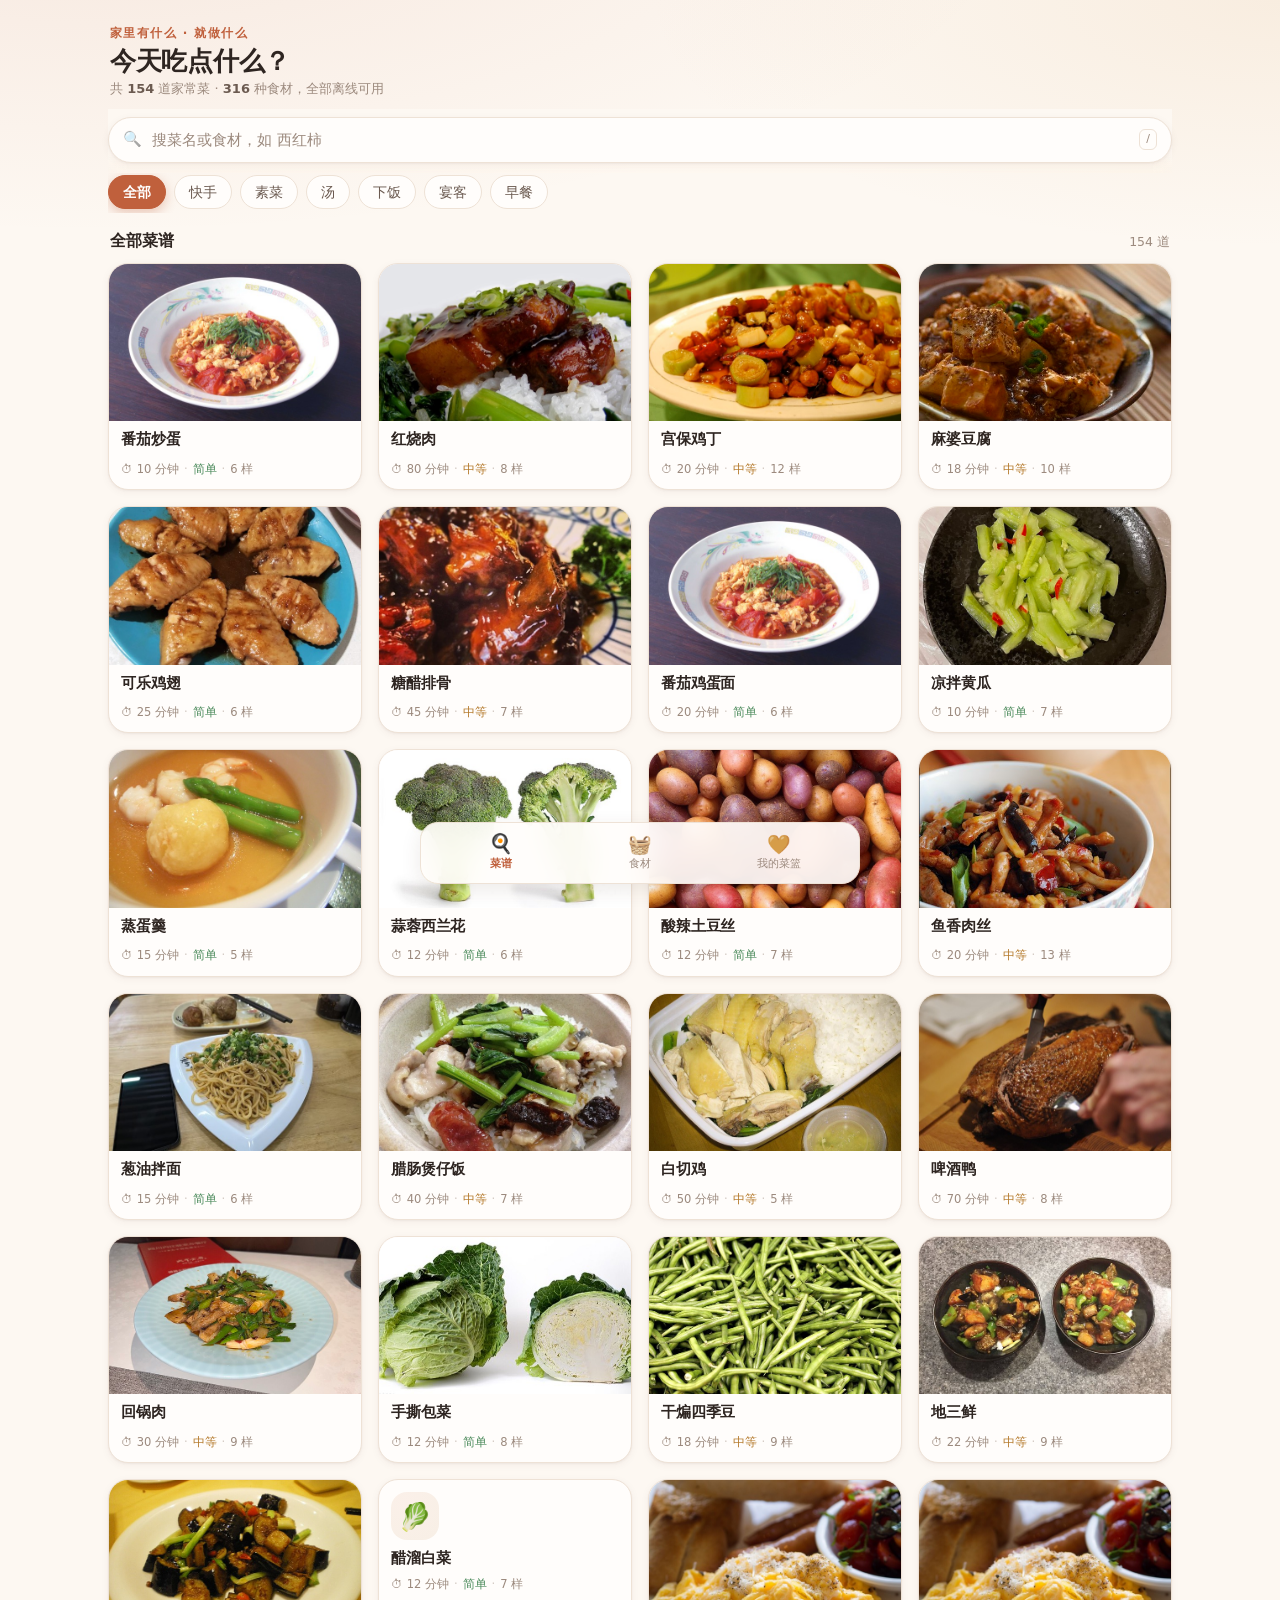
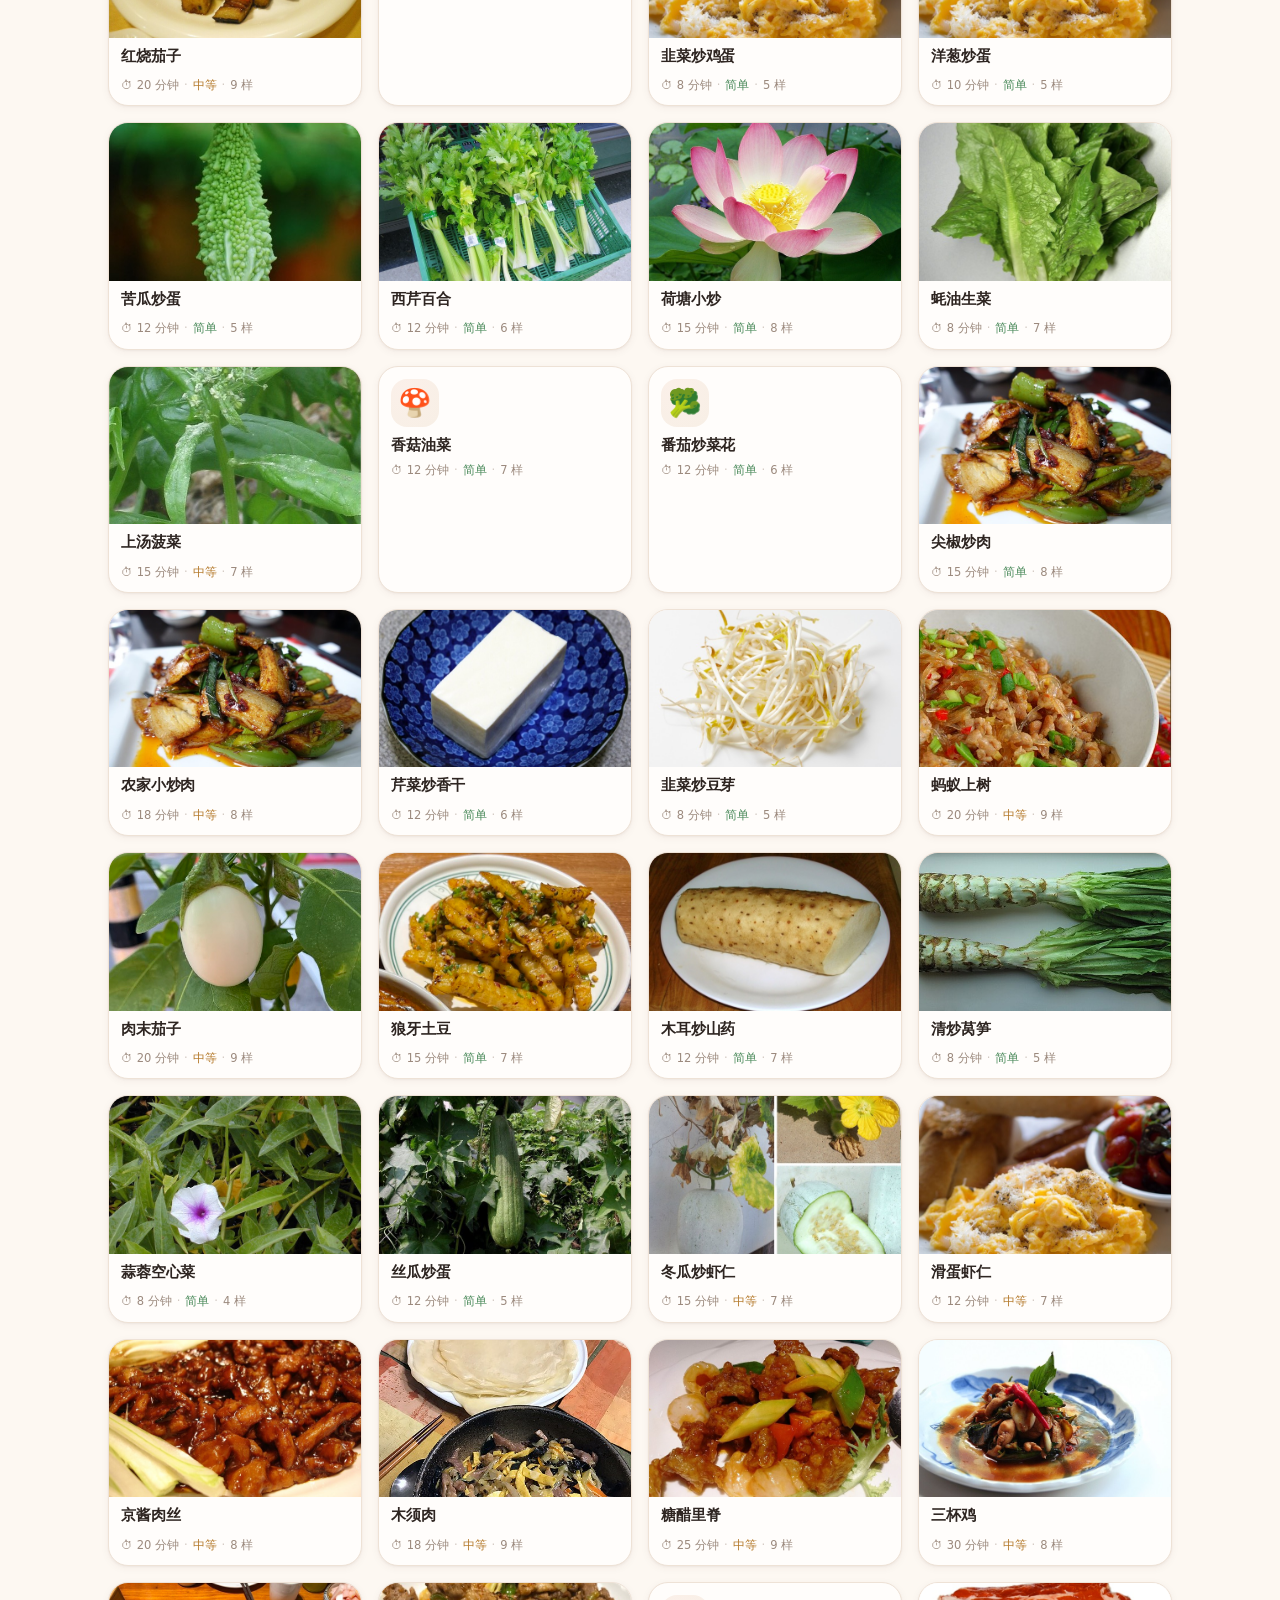
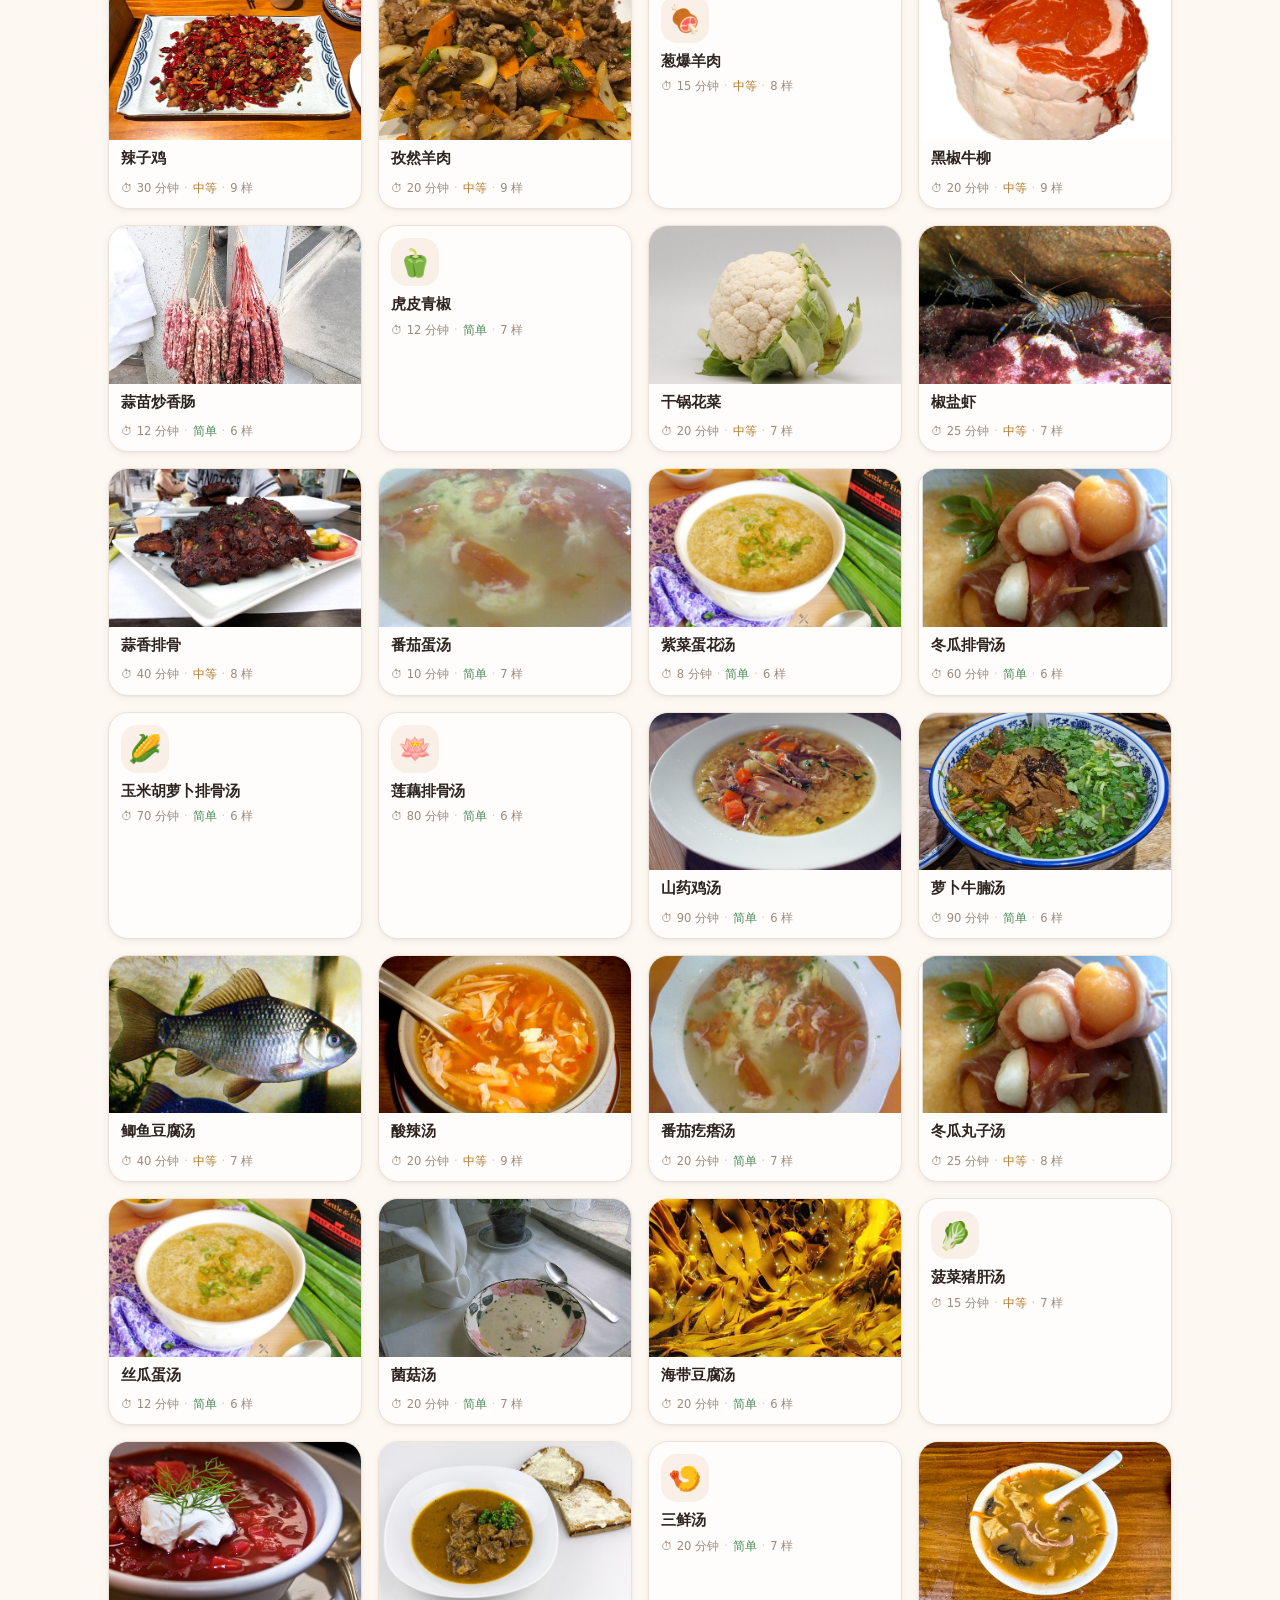
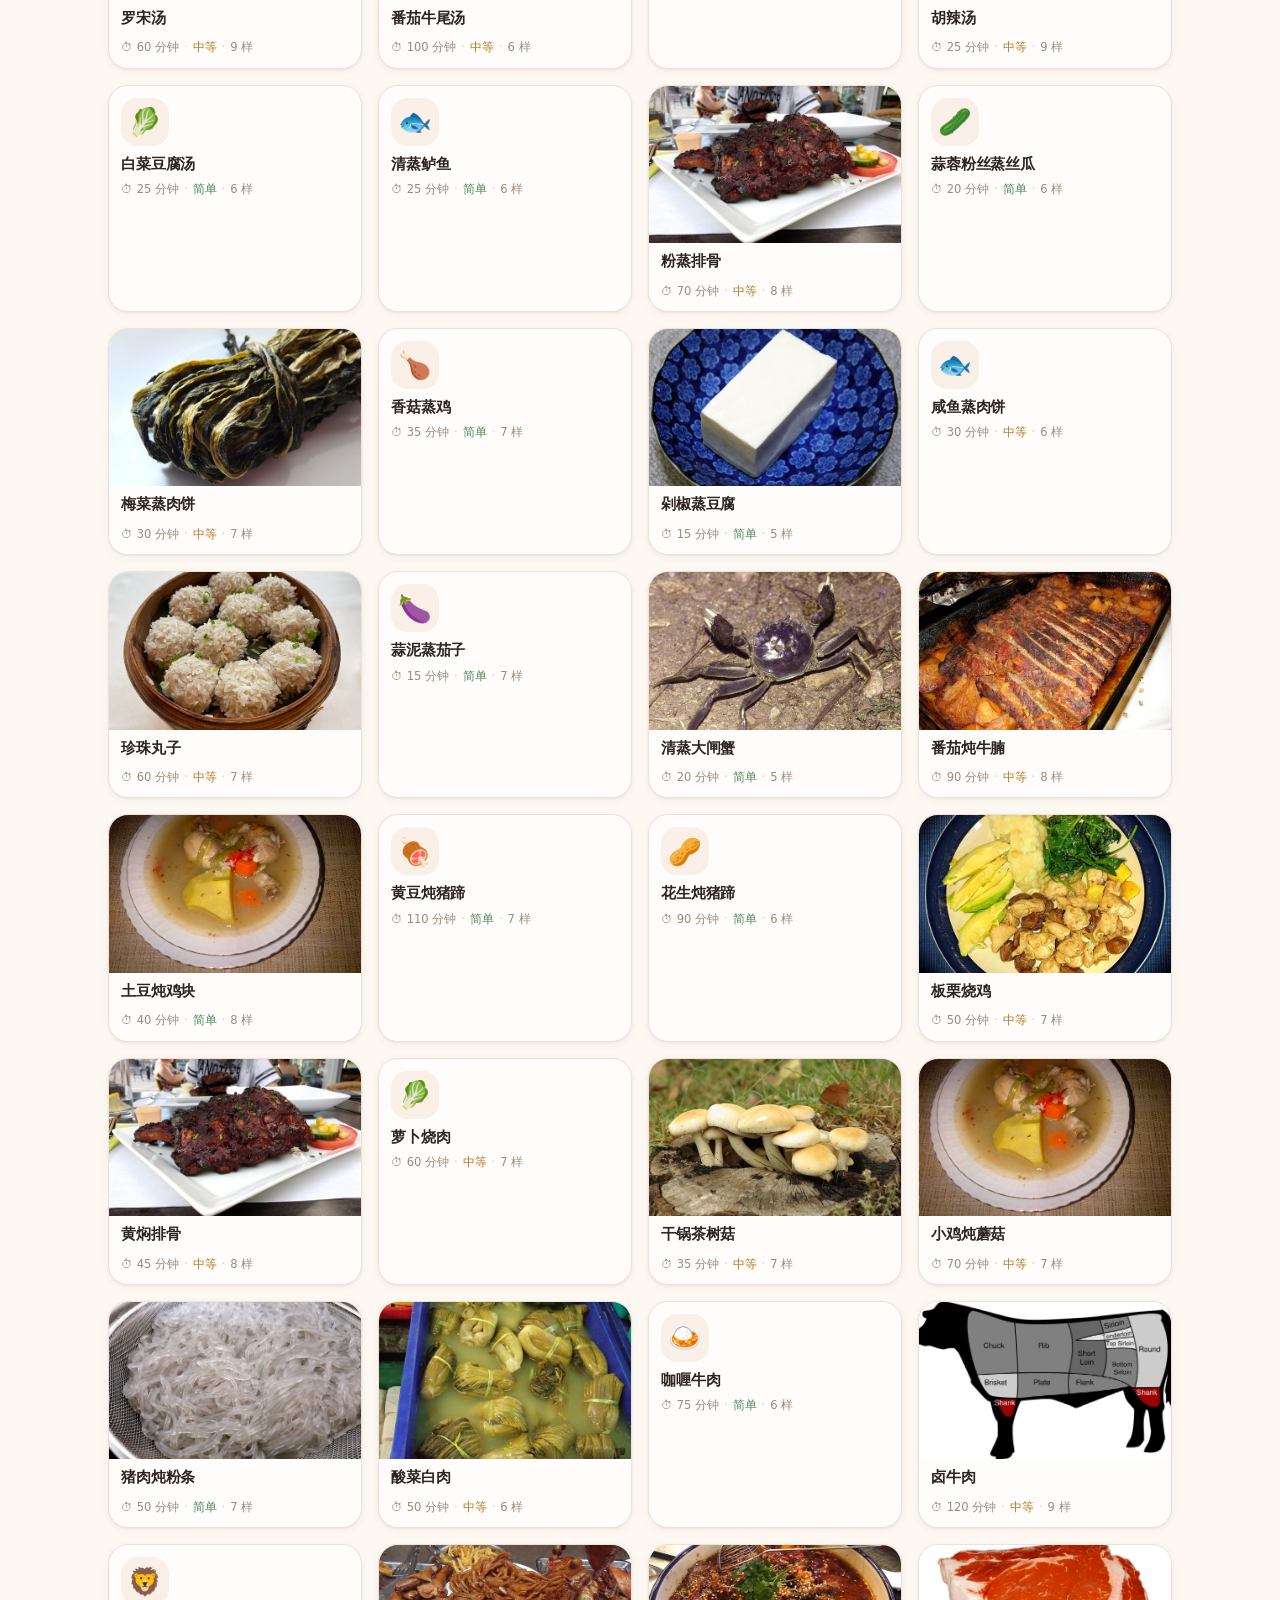
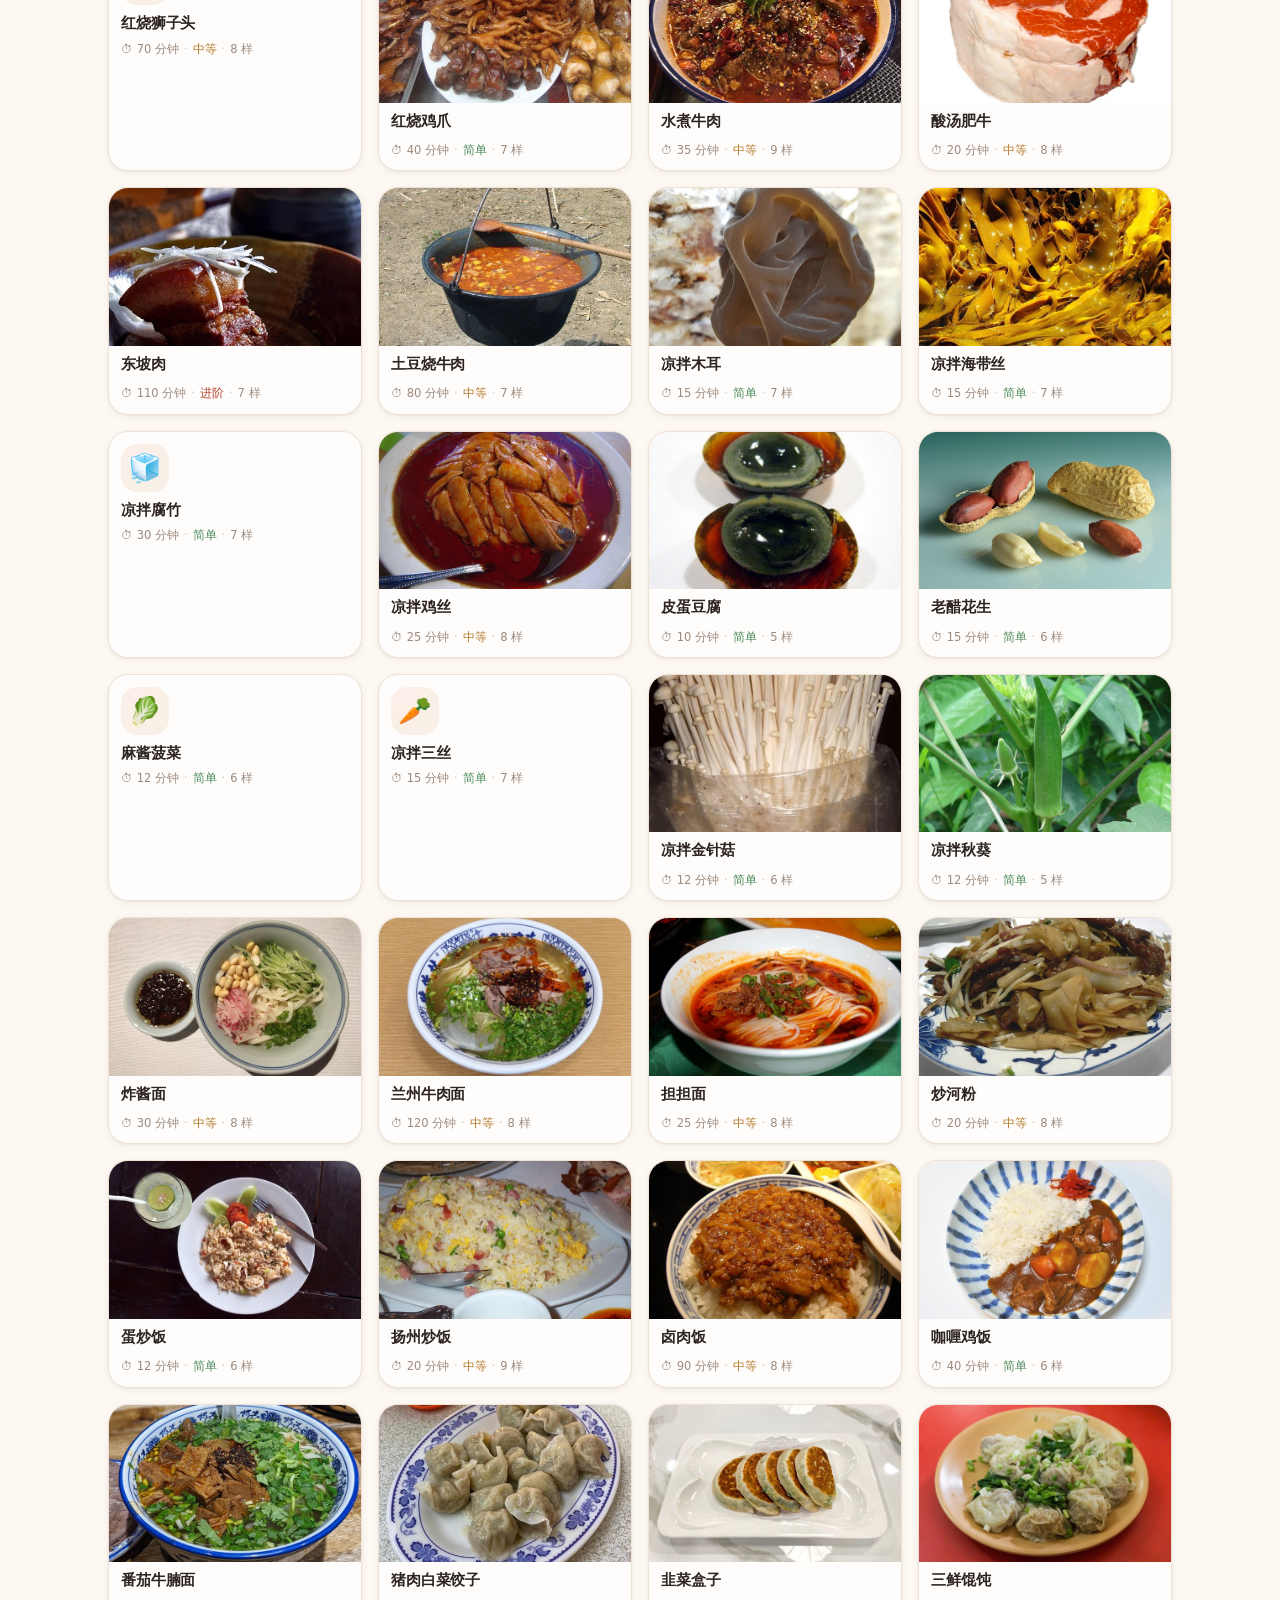
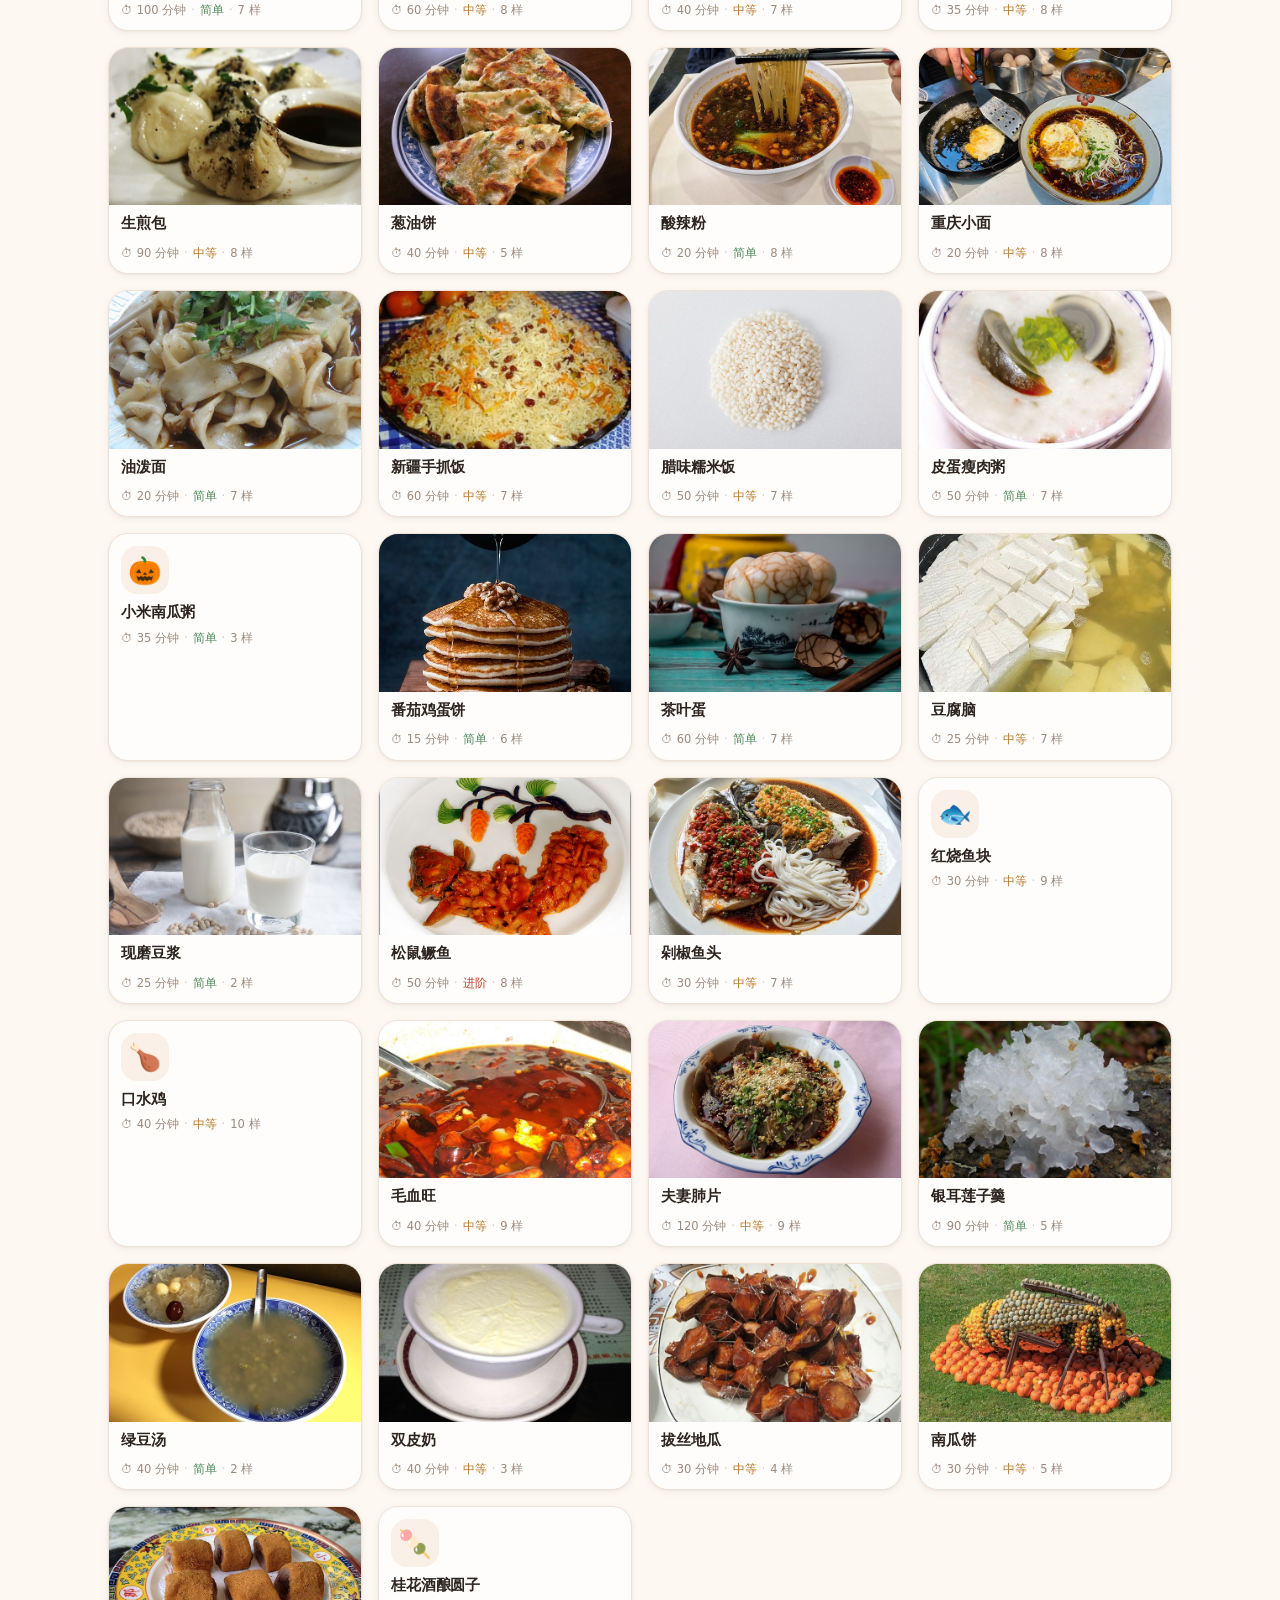
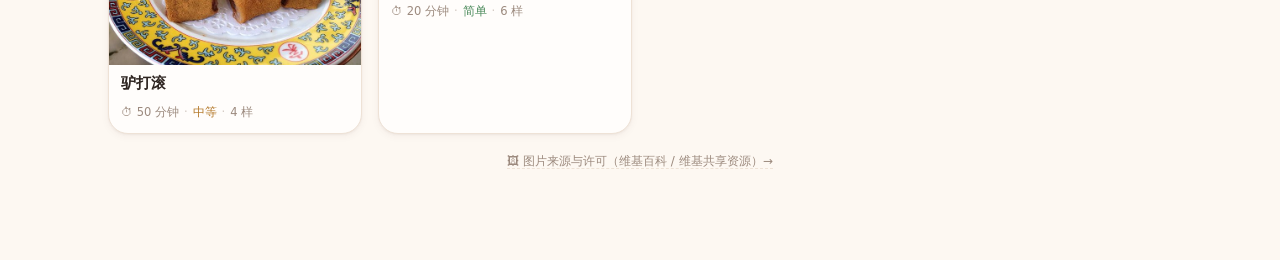
==== index.html @ fb958aca "小锅菜谱：154 道家常菜 + 316 种食材的本地菜谱工具" ====
<!DOCTYPE html>
<html lang="zh-CN">
<head>
<meta charset="utf-8">
<meta name="viewport" content="width=device-width, initial-scale=1, viewport-fit=cover">
<meta name="theme-color" content="#FDF8F2" media="(prefers-color-scheme: light)">
<meta name="theme-color" content="#17120F" media="(prefers-color-scheme: dark)">
<meta name="description" content="小锅菜谱 —— 选几样食材，看看今晚能做什么。纯离线的中国家常菜谱。">
<title>小锅菜谱 · 今天吃点什么</title>
<link rel="stylesheet" href="styles.css">
</head>
<body>
  <div class="app">
    <main id="view" class="view" role="main"></main>
    <nav class="tabbar" id="tabbar" aria-label="主导航"></nav>
  </div>

  <div id="layers"></div>

  <!-- 离线数据：全部内联，file:// 也能读 -->
  <script src="data.js"></script>
  <script src="images-data.js"></script>
  <script src="app.js"></script>
</body>
</html>
---- styles.css ----
/* ===========================================================
   小锅菜谱 · 样式
   手机优先（390×844）→ 桌面适配。无任何外链资源。
   =========================================================== */

:root{
  --bg: #FDF8F2;
  --bg-soft: #F7EFE5;
  --card: #FFFDFB;
  --ink: #2E2521;
  --ink-2: #6B5A50;
  --ink-3: #9C8A7E;
  --brand: #C0603C;
  --brand-dark: #A44B2C;
  --brand-soft: #F6E3D8;
  --brand-tint: #FBF0E9;
  --line: #EEE2D6;
  --red: #C4453B;
  --red-soft: #FBE8E5;
  --green: #5E8C61;
  --green-soft: #E8F1E6;
  --shadow-s: 0 1px 2px rgba(74, 48, 32, .05), 0 2px 8px rgba(74, 48, 32, .05);
  --shadow-m: 0 6px 20px rgba(74, 48, 32, .10);
  --shadow-l: 0 -8px 40px rgba(50, 32, 20, .18);
  --r-s: 10px;
  --r-m: 14px;
  --r-l: 20px;
  --tap: 44px;
  --tabbar-h: 62px;
  --safe-b: env(safe-area-inset-bottom, 0px);
}

@media (prefers-color-scheme: dark){
  :root{
    --bg: #17120F;
    --bg-soft: #221A15;
    --card: #241C17;
    --ink: #F4EAE1;
    --ink-2: #C0AC9E;
    --ink-3: #8F7C6F;
    --brand: #E08055;
    --brand-dark: #F09A70;
    --brand-soft: #3A241B;
    --brand-tint: #2C1C15;
    --line: #382A22;
    --red: #F07A6E;
    --red-soft: #3B211E;
    --green: #8FBF8D;
    --green-soft: #24301F;
    --shadow-s: 0 1px 2px rgba(0,0,0,.4);
    --shadow-m: 0 8px 24px rgba(0,0,0,.45);
    --shadow-l: 0 -8px 40px rgba(0,0,0,.6);
  }
}

*{ box-sizing: border-box; -webkit-tap-highlight-color: transparent; }

html, body{
  margin: 0;
  padding: 0;
  background: var(--bg);
  color: var(--ink);
  font-family: -apple-system, BlinkMacSystemFont, "PingFang SC", "Hiragino Sans GB",
               "Microsoft YaHei", "Noto Sans SC", system-ui, sans-serif;
  font-size: 15px;
  line-height: 1.5;
  -webkit-font-smoothing: antialiased;
  overflow-x: hidden;
}

body{
  min-height: 100vh;
  background-image:
    radial-gradient(120% 60% at 8% -10%, rgba(192, 96, 60, .10), transparent 60%),
    radial-gradient(90% 50% at 100% 0%, rgba(214, 158, 92, .12), transparent 55%);
  background-attachment: fixed;
}

button, input, select, textarea{
  font: inherit;
  color: inherit;
  font-family: inherit;
}
button{ cursor: pointer; border: none; background: none; padding: 0; }
input{ border: none; background: none; }
input:focus{ outline: none; }
a{ color: var(--brand); text-decoration: none; }

::selection{ background: var(--brand-soft); color: var(--brand-dark); }

/* ---------- 布局骨架 ---------- */
.app{
  max-width: 720px;
  margin: 0 auto;
  padding: 0 16px calc(var(--tabbar-h) + var(--safe-b) + 20px);
  min-height: 100vh;
}
@media (min-width: 900px){
  .app{ max-width: 1120px; padding-left: 28px; padding-right: 28px; }
}

.view{ padding-top: 6px; }

/* ---------- 顶部 ---------- */
.hero{
  padding: 18px 2px 10px;
}
.hero-kicker{
  font-size: 12px;
  letter-spacing: .12em;
  color: var(--brand);
  font-weight: 600;
  text-transform: uppercase;
}
.hero-title{
  margin: 4px 0 2px;
  font-size: 26px;
  line-height: 1.2;
  font-weight: 800;
  letter-spacing: -.01em;
}
.hero-sub{
  margin: 0;
  font-size: 13px;
  color: var(--ink-3);
}
.hero-sub b{ color: var(--ink-2); font-weight: 600; }

/* 搜索框 */
.search{
  position: sticky;
  top: 0;
  z-index: 20;
  padding: 8px 0 10px;
  margin: 0 -16px;
  padding-left: 16px;
  padding-right: 16px;
  background: linear-gradient(var(--bg) 62%, rgba(253, 248, 242, 0));
  backdrop-filter: saturate(1.4) blur(8px);
}
@media (prefers-color-scheme: dark){
  .search{ background: linear-gradient(var(--bg) 62%, rgba(23, 18, 15, 0)); }
}
@media (min-width: 900px){
  .search{ margin: 0; padding-left: 0; padding-right: 0; }
}
.search-box{
  display: flex;
  align-items: center;
  gap: 8px;
  height: 46px;
  padding: 0 14px;
  background: var(--card);
  border: 1px solid var(--line);
  border-radius: 999px;
  box-shadow: var(--shadow-s);
  transition: border-color .16s, box-shadow .16s;
}
.search-box:focus-within{
  border-color: color-mix(in srgb, var(--brand) 45%, var(--line));
  box-shadow: 0 0 0 4px var(--brand-tint), var(--shadow-s);
}
.search-box .ico{ font-size: 15px; opacity: .55; }
.search-box input{
  flex: 1;
  min-width: 0;
  height: 100%;
  font-size: 15px;
  background: transparent;
}
.search-box input::placeholder{ color: var(--ink-3); }
.kbd-hint{
  font-size: 11px;
  color: var(--ink-3);
  border: 1px solid var(--line);
  border-radius: 6px;
  padding: 1px 6px;
  line-height: 1.5;
}
.search-clear{
  width: 22px; height: 22px;
  border-radius: 50%;
  background: var(--bg-soft);
  color: var(--ink-2);
  font-size: 12px;
  display: grid; place-items: center;
  flex: none;
}

/* 分类 chip */
.chips{
  display: flex;
  gap: 8px;
  overflow-x: auto;
  scrollbar-width: none;
  padding: 2px 16px 4px;
  margin: 0 -16px;
  scroll-padding: 16px;
}
.chips::-webkit-scrollbar{ display: none; }
@media (min-width: 900px){ .chips{ margin: 0; padding-left: 0; padding-right: 0; flex-wrap: wrap; } }
.chip{
  flex: none;
  min-height: 34px;
  padding: 6px 14px;
  border-radius: 999px;
  background: var(--card);
  border: 1px solid var(--line);
  color: var(--ink-2);
  font-size: 13.5px;
  font-weight: 500;
  white-space: nowrap;
  transition: background .16s, color .16s, border-color .16s, transform .1s;
}
.chip:active{ transform: scale(.96); }
.chip[aria-pressed="true"]{
  background: var(--brand);
  border-color: var(--brand);
  color: #fff;
  font-weight: 600;
  box-shadow: 0 4px 12px color-mix(in srgb, var(--brand) 32%, transparent);
}
.chip .n{ opacity: .65; font-size: 12px; margin-left: 4px; }

/* ---------- 菜谱网格 ---------- */
.section-head{
  display: flex;
  align-items: baseline;
  justify-content: space-between;
  margin: 16px 2px 10px;
}
.section-head h2{
  margin: 0;
  font-size: 16px;
  font-weight: 700;
}
.section-head .count{ font-size: 12.5px; color: var(--ink-3); }

.grid{
  display: grid;
  grid-template-columns: repeat(2, minmax(0, 1fr));
  gap: 12px;
}
@media (min-width: 620px){ .grid{ grid-template-columns: repeat(3, minmax(0, 1fr)); gap: 14px; } }
@media (min-width: 900px){ .grid{ grid-template-columns: repeat(4, minmax(0, 1fr)); gap: 16px; } }

.card{
  position: relative;
  display: flex;
  flex-direction: column;
  text-align: left;
  background: var(--card);
  border: 1px solid var(--line);
  border-radius: var(--r-l);
  padding: 12px 12px 11px;
  box-shadow: var(--shadow-s);
  transition: transform .14s ease, box-shadow .18s ease, border-color .18s;
  overflow: hidden;
  min-height: 128px;
}
.card:active{ transform: scale(.975); }
@media (hover: hover){
  .card:hover{ transform: translateY(-2px); box-shadow: var(--shadow-m); border-color: color-mix(in srgb, var(--brand) 25%, var(--line)); }
}
.card-emoji{
  width: 48px; height: 48px;
  display: grid; place-items: center;
  font-size: 27px;
  border-radius: 16px;
  background: radial-gradient(120% 120% at 30% 20%, var(--brand-tint), var(--bg-soft));
  margin-bottom: 9px;
  line-height: 1;
}
.card-name{
  font-size: 15px;
  font-weight: 700;
  letter-spacing: -.01em;
  line-height: 1.3;
  margin-bottom: 4px;
  display: -webkit-box;
  -webkit-line-clamp: 2;
  -webkit-box-orient: vertical;
  overflow: hidden;
}
.card-meta{
  display: flex;
  align-items: center;
  gap: 5px;
  margin-top: 7px;
  font-size: 11.5px;
  color: var(--ink-3);
  white-space: nowrap;
  overflow: hidden;
}
.card-meta i{ font-style: normal; opacity: .45; }
.card-meta span{ display: inline-flex; align-items: center; gap: 3px; white-space: nowrap; }
.card-badge{
  position: absolute;
  top: 10px; right: 10px;
  font-size: 10.5px;
  font-weight: 700;
  padding: 2px 7px;
  border-radius: 999px;
  background: var(--green-soft);
  color: var(--green);
}
.card-badge.g1{ background: #FDF0DC; color: #B07A25; }
@media (prefers-color-scheme: dark){ .card-badge.g1{ background: #33260F; color: #E0AE5A; } }

.empty{
  margin: 28px auto;
  text-align: center;
  color: var(--ink-3);
  font-size: 13.5px;
  padding: 32px 20px;
  border: 1px dashed var(--line);
  border-radius: var(--r-l);
  background: color-mix(in srgb, var(--card) 60%, transparent);
}
.empty .big{ font-size: 34px; display: block; margin-bottom: 8px; }
.empty b{ color: var(--ink-2); }

/* ---------- 底部 tab ---------- */
.tabbar{
  position: fixed;
  left: 0; right: 0; bottom: 0;
  z-index: 60;
  display: flex;
  max-width: 720px;
  margin: 0 auto;
  height: var(--tabbar-h);
  box-sizing: border-box;
  padding: 6px 10px calc(6px + var(--safe-b));
  background: color-mix(in srgb, var(--card) 92%, transparent);
  backdrop-filter: saturate(1.6) blur(14px);
  border-top: 1px solid var(--line);
  border-radius: 18px 18px 0 0;
  box-shadow: 0 -2px 20px rgba(74, 48, 32, .06);
}
@media (min-width: 900px){
  .tabbar{
    max-width: 440px;
    bottom: 16px;
    border: 1px solid var(--line);
    border-radius: 18px;
    box-shadow: var(--shadow-m);
    padding-bottom: 6px;
  }
}
.tab{
  flex: 1;
  min-height: var(--tap);
  display: flex;
  flex-direction: column;
  align-items: center;
  justify-content: center;
  gap: 2px;
  border-radius: 12px;
  color: var(--ink-3);
  font-size: 10.5px;
  font-weight: 500;
  transition: color .15s;
}
.tab .tab-ico{ font-size: 19px; line-height: 1; filter: grayscale(.45); transition: filter .15s, transform .15s; }
.tab .tab-ico svg{ display: block; }
.tab[aria-current="page"]{ color: var(--brand); font-weight: 700; }
.tab[aria-current="page"] .tab-ico{ filter: none; transform: translateY(-1px); }
.tab-badge{
  position: absolute;
  transform: translate(16px, -14px);
  min-width: 16px; height: 16px;
  padding: 0 4px;
  border-radius: 8px;
  background: var(--brand);
  color: #fff;
  font-size: 10px;
  font-weight: 700;
  display: grid; place-items: center;
}

/* ---------- 食材页 ---------- */
.pantry-selected{
  position: sticky;
  top: 62px;
  z-index: 18;
  margin: 6px 0 10px;
  background: var(--card);
  border: 1px solid var(--line);
  border-radius: var(--r-m);
  box-shadow: var(--shadow-s);
  overflow: hidden;
}
.ps-bar{
  display: flex;
  align-items: center;
  gap: 10px;
  width: 100%;
  min-height: var(--tap);
  padding: 8px 12px;
  text-align: left;
}
.ps-count{
  font-size: 13px;
  font-weight: 700;
  color: var(--brand);
  background: var(--brand-tint);
  padding: 4px 10px;
  border-radius: 999px;
  white-space: nowrap;
}
.ps-hint{ font-size: 12px; color: var(--ink-3); flex: 1; min-width: 0; overflow: hidden; text-overflow: ellipsis; white-space: nowrap; }
.ps-caret{ font-size: 11px; color: var(--ink-3); transition: transform .2s; }
.pantry-selected.open .ps-caret{ transform: rotate(180deg); }
.ps-list{
  display: none;
  flex-wrap: wrap;
  gap: 6px;
  padding: 0 12px 10px;
}
.pantry-selected.open .ps-list{ display: flex; }
.ps-clear{
  font-size: 12px;
  color: var(--ink-3);
  border: 1px solid var(--line);
  border-radius: 999px;
  padding: 4px 10px;
  min-height: 30px;
}
.sel-pill{
  display: inline-flex;
  align-items: center;
  gap: 4px;
  background: var(--brand);
  color: #fff;
  border-radius: 999px;
  padding: 5px 6px 5px 10px;
  font-size: 12.5px;
  font-weight: 600;
}
.sel-pill button{
  display: grid; place-items: center;
  width: 18px; height: 18px;
  border-radius: 50%;
  background: rgba(255,255,255,.25);
  color: #fff;
  font-size: 11px;
  line-height: 1;
}

.cat-tabs{
  display: flex;
  gap: 7px;
  overflow-x: auto;
  scrollbar-width: none;
  padding: 2px 16px 8px;
  margin: 0 -16px;
}
.cat-tabs::-webkit-scrollbar{ display: none; }
@media (min-width: 900px){ .cat-tabs{ margin: 0; padding-left: 0; padding-right: 0; flex-wrap: wrap; } }
.cat-tab{
  flex: none;
  min-height: 34px;
  padding: 6px 12px;
  border-radius: 9px;
  font-size: 13px;
  color: var(--ink-2);
  background: var(--card);
  border: 1px solid var(--line);
  white-space: nowrap;
}
.cat-tab[aria-selected="true"]{
  background: var(--brand-soft);
  border-color: color-mix(in srgb, var(--brand) 40%, var(--line));
  color: var(--brand-dark);
  font-weight: 700;
}

.ing-group{ margin-bottom: 14px; }
.ing-group h3{
  margin: 0 2px 8px;
  font-size: 12.5px;
  font-weight: 600;
  color: var(--ink-3);
  letter-spacing: .02em;
  display: flex; align-items: center; gap: 6px;
}
.ing-group h3::after{
  content: "";
  flex: 1;
  height: 1px;
  background: var(--line);
}
.ing-grid{
  display: grid;
  grid-template-columns: repeat(auto-fill, minmax(84px, 1fr));
  gap: 8px;
}
.ing{
  display: flex;
  flex-direction: column;
  align-items: center;
  justify-content: center;
  gap: 2px;
  min-height: 62px;
  padding: 8px 4px 7px;
  border-radius: 13px;
  background: var(--card);
  border: 1px solid var(--line);
  box-shadow: var(--shadow-s);
  transition: background .14s, border-color .14s, transform .1s, color .14s;
  position: relative;
}
.ing:active{ transform: scale(.955); }
.ing .e{ font-size: 20px; line-height: 1.15; }
.ing .t{
  font-size: 12px;
  font-weight: 600;
  color: var(--ink-2);
  max-width: 100%;
  overflow: hidden;
  text-overflow: ellipsis;
  white-space: nowrap;
}
.ing[aria-pressed="true"]{
  background: var(--brand);
  border-color: var(--brand);
  box-shadow: 0 4px 14px color-mix(in srgb, var(--brand) 30%, transparent);
}
.ing[aria-pressed="true"] .t{ color: #fff; }
.ing[aria-pressed="true"]::after{
  content: "✓";
  position: absolute;
  top: 4px; right: 5px;
  width: 14px; height: 14px;
  border-radius: 50%;
  background: rgba(255,255,255,.9);
  color: var(--brand);
  font-size: 9px;
  font-weight: 900;
  display: grid; place-items: center;
  line-height: 1;
}

.pantry-cta{
  position: fixed;
  left: 0; right: 0;
  bottom: var(--tabbar-h);
  z-index: 55;
  display: flex;
  max-width: 720px;
  margin: 0 auto;
  padding: 62px 16px 12px;
  pointer-events: none;
  background: linear-gradient(to top, var(--bg) 0 52%, rgba(253,248,242,0) 100%);
}
@media (prefers-color-scheme: dark){
  .pantry-cta{ background: linear-gradient(to top, var(--bg) 0 52%, rgba(23,18,15,0) 100%); }
}
@media (min-width: 900px){ .pantry-cta{ max-width: 1120px; padding: 62px 28px 12px; } }
.btn-primary{
  pointer-events: auto;
  width: 100%;
  min-height: 50px;
  border-radius: 15px;
  background: linear-gradient(180deg, var(--brand), var(--brand-dark));
  color: #fff;
  font-size: 15px;
  font-weight: 700;
  letter-spacing: .01em;
  box-shadow: 0 8px 22px color-mix(in srgb, var(--brand) 40%, transparent);
  transition: transform .12s, box-shadow .18s, opacity .15s;
  display: flex; align-items: center; justify-content: center; gap: 8px;
}
.btn-primary:active{ transform: scale(.985); box-shadow: 0 3px 10px color-mix(in srgb, var(--brand) 35%, transparent); }
.btn-primary[disabled]{ opacity: .45; box-shadow: none; }
.btn-primary .sub{ font-weight: 600; opacity: .85; font-size: 13px; }

/* ---------- 结果页 ---------- */
.result-head{
  margin: 6px 0 14px;
  padding: 14px 16px;
  border-radius: var(--r-l);
  background: linear-gradient(140deg, var(--brand-tint), var(--card) 62%);
  border: 1px solid var(--line);
  box-shadow: var(--shadow-s);
}
.result-head h2{ margin: 0 0 4px; font-size: 17px; font-weight: 800; }
.result-head p{ margin: 0; font-size: 13px; color: var(--ink-2); }
.result-head .stat{ color: var(--brand); font-weight: 800; }
.result-tools{
  display: flex; align-items: center; justify-content: space-between;
  gap: 10px; margin-top: 12px; flex-wrap: wrap;
}
.switch{
  display: inline-flex; align-items: center; gap: 8px;
  font-size: 12.5px; color: var(--ink-2);
  min-height: var(--tap);
}
.switch input{ position: absolute; opacity: 0; width: 0; height: 0; }
.switch .track{
  width: 38px; height: 22px; border-radius: 999px;
  background: var(--line); position: relative; transition: background .18s;
  flex: none;
}
.switch .track::after{
  content: ""; position: absolute; top: 3px; left: 3px;
  width: 16px; height: 16px; border-radius: 50%;
  background: #fff; box-shadow: 0 1px 3px rgba(0,0,0,.2);
  transition: transform .18s;
}
.switch input:checked + .track{ background: var(--brand); }
.switch input:checked + .track::after{ transform: translateX(16px); }
.switch input:focus-visible + .track{ box-shadow: 0 0 0 3px var(--brand-tint); }

.btn-ghost{
  min-height: 34px;
  padding: 6px 12px;
  border-radius: 9px;
  border: 1px solid var(--line);
  background: var(--card);
  font-size: 12.5px;
  font-weight: 600;
  color: var(--brand-dark);
  display: inline-flex; align-items: center; gap: 6px;
}

.res-group{ margin: 18px 0 6px; }
.res-group-head{
  display: flex; align-items: center; gap: 8px; margin: 0 2px 10px;
}
.res-group-head h3{ margin: 0; font-size: 14.5px; font-weight: 700; }
.pill{
  font-size: 11px; font-weight: 700; padding: 2px 8px; border-radius: 999px;
  background: var(--brand-tint); color: var(--brand-dark);
}
.pill.ok{ background: var(--green-soft); color: var(--green); }
.pill.warn{ background: var(--red-soft); color: var(--red); }

.res-card{
  display: flex; gap: 12px; align-items: flex-start;
  width: 100%; text-align: left;
  background: var(--card);
  border: 1px solid var(--line);
  border-radius: var(--r-m);
  padding: 12px;
  box-shadow: var(--shadow-s);
  margin-bottom: 10px;
  transition: transform .14s, box-shadow .18s;
}
.res-card:active{ transform: scale(.99); }
@media (hover: hover){ .res-card:hover{ box-shadow: var(--shadow-m); } }
.res-emoji{
  width: 46px; height: 46px; flex: none;
  display: grid; place-items: center;
  font-size: 24px;
  border-radius: 12px;
  background: radial-gradient(120% 120% at 30% 20%, var(--brand-tint), var(--bg-soft));
}
.res-body{ flex: 1; min-width: 0; }
.res-name{ font-size: 14.5px; font-weight: 700; margin-bottom: 3px; }
.res-meta{ font-size: 11.5px; color: var(--ink-3); display: flex; gap: 8px; flex-wrap: wrap; }
.tags-row{ display: flex; flex-wrap: wrap; gap: 5px; margin-top: 6px; }
.mini-tag{
  font-size: 10.5px; padding: 1px 7px; border-radius: 999px;
  background: var(--bg-soft); color: var(--ink-2);
}
.miss-row{ display: flex; flex-wrap: wrap; gap: 5px; margin-top: 7px; align-items: center; }
.miss-label{ font-size: 11px; color: var(--ink-3); }
.miss{
  font-size: 11.5px; font-weight: 600;
  padding: 2px 8px; border-radius: 7px;
  background: var(--red-soft); color: var(--red);
  border: 1px solid color-mix(in srgb, var(--red) 18%, transparent);
}
.ready-note{ font-size: 11.5px; color: var(--green); font-weight: 600; margin-top: 6px; }

/* ---------- 菜篮 ---------- */
.basket-item{
  display: flex; gap: 12px; align-items: center;
  background: var(--card);
  border: 1px solid var(--line);
  border-radius: var(--r-m);
  padding: 12px;
  margin-bottom: 10px;
  box-shadow: var(--shadow-s);
}
.basket-item .res-body{ cursor: pointer; }
.bi-remove{
  flex: none; width: 34px; height: 34px; border-radius: 50%;
  display: grid; place-items: center;
  background: var(--bg-soft); color: var(--ink-3); font-size: 15px;
}
.basket-actions{ display: flex; gap: 10px; margin: 14px 0 6px; }
.basket-actions .btn-primary{ width: auto; flex: 2; min-height: 46px; font-size: 14px; }
.btn-secondary{
  flex: 1;
  min-height: 46px;
  border-radius: 14px;
  border: 1px solid var(--line);
  background: var(--card);
  font-size: 14px; font-weight: 600; color: var(--ink-2);
  display: flex; align-items: center; justify-content: center; gap: 6px;
}

.shopping{
  margin-top: 8px;
  background: var(--card);
  border: 1px solid var(--line);
  border-radius: var(--r-m);
  padding: 12px 14px;
  box-shadow: var(--shadow-s);
}
.shopping h4{
  margin: 0 0 8px; font-size: 13px; color: var(--ink-3); font-weight: 600;
  display: flex; align-items: center; gap: 6px;
}
.shop-line{
  display: flex; justify-content: space-between; gap: 10px;
  padding: 7px 0;
  border-bottom: 1px dashed var(--line);
  font-size: 13.5px;
}
.shop-line:last-child{ border-bottom: none; }
.shop-line .amt{ color: var(--ink-3); font-size: 12.5px; white-space: nowrap; }
.shop-line .cat{ font-size: 10.5px; color: var(--ink-3); margin-left: 6px; }

/* ---------- 详情 Sheet ---------- */
.sheet-mask{
  position: fixed; inset: 0; z-index: 100;
  background: rgba(38, 24, 16, .42);
  backdrop-filter: blur(2px);
  opacity: 0;
  transition: opacity .22s ease;
}
.sheet-mask.show{ opacity: 1; }

.sheet{
  position: fixed;
  left: 0; right: 0; bottom: 0;
  z-index: 101;
  max-height: 94vh;
  max-height: 94dvh;
  display: flex;
  flex-direction: column;
  background: var(--bg);
  border-radius: 22px 22px 0 0;
  box-shadow: var(--shadow-l);
  transform: translateY(100%);
  transition: transform .28s cubic-bezier(.22, .8, .28, 1);
  overflow: hidden;
  padding-bottom: var(--safe-b);
}
.sheet.show{ transform: translateY(0); }
@media (min-width: 720px){
  .sheet{
    left: 50%; right: auto; bottom: 50%;
    width: min(680px, 92vw);
    max-height: 86vh;
    border-radius: 22px;
    transform: translate(-50%, 40%);
    opacity: 0;
    transition: transform .26s cubic-bezier(.22,.8,.28,1), opacity .22s;
  }
  .sheet.show{ transform: translate(-50%, 50%); opacity: 1; }
  .sheet-grab{ display: none; }
}
.sheet-grab{
  flex: none;
  padding: 8px 0 2px;
  display: grid; place-items: center;
}
.sheet-grab i{ width: 38px; height: 4px; border-radius: 999px; background: var(--line); }

.sheet-head{
  flex: none;
  display: flex; align-items: flex-start; gap: 12px;
  padding: 6px 16px 12px;
  border-bottom: 1px solid var(--line);
  background: linear-gradient(180deg, var(--brand-tint), var(--bg));
}
.sh-emoji{
  width: 54px; height: 54px; flex: none;
  display: grid; place-items: center;
  font-size: 30px;
  border-radius: 16px;
  background: var(--card);
  border: 1px solid var(--line);
  box-shadow: var(--shadow-s);
}
.sh-main{ flex: 1; min-width: 0; }
.sh-name{ font-size: 19px; font-weight: 800; letter-spacing: -.01em; line-height: 1.25; }
.sh-tags{ display: flex; flex-wrap: wrap; gap: 6px; margin-top: 6px; }
.sh-tag{
  font-size: 11px; color: var(--ink-2);
  background: var(--card);
  border: 1px solid var(--line);
  border-radius: 7px;
  padding: 2px 7px;
}
.sh-close{
  flex: none;
  width: 34px; height: 34px; border-radius: 50%;
  display: grid; place-items: center;
  background: var(--card); border: 1px solid var(--line);
  color: var(--ink-2); font-size: 15px;
}

.sheet-body{
  flex: 1;
  overflow-y: auto;
  -webkit-overflow-scrolling: touch;
  padding: 14px 16px 20px;
  overscroll-behavior: contain;
}
.sheet-body::-webkit-scrollbar{ width: 6px; }
.sheet-body::-webkit-scrollbar-thumb{ background: var(--line); border-radius: 3px; }

.block{ margin-bottom: 20px; }
.block-head{
  display: flex; align-items: center; gap: 8px; margin-bottom: 10px;
}
.block-head h3{ margin: 0; font-size: 14px; font-weight: 700; }
.block-head .dim{ font-size: 11.5px; color: var(--ink-3); margin-left: auto; }

/* 食材清单 */
.ing-list{ display: flex; flex-direction: column; gap: 2px; }
.ing-row{
  display: flex; align-items: center; gap: 10px;
  min-height: var(--tap);
  padding: 6px 8px;
  border-radius: 11px;
  text-align: left;
  width: 100%;
  transition: background .14s;
}
.ing-row:active{ background: var(--bg-soft); }
.ing-check{
  flex: none;
  width: 21px; height: 21px;
  border-radius: 7px;
  border: 1.5px solid color-mix(in srgb, var(--ink-3) 55%, transparent);
  display: grid; place-items: center;
  font-size: 12px; color: transparent;
  transition: all .14s;
}
.ing-row[aria-checked="true"] .ing-check{
  background: var(--green);
  border-color: var(--green);
  color: #fff;
}
.ing-row .nm{ flex: 1; min-width: 0; font-size: 14px; }
.ing-row .nm small{ color: var(--ink-3); font-size: 11px; margin-left: 4px; }
.ing-row .qt{ font-size: 13px; color: var(--ink-2); white-space: nowrap; font-variant-numeric: tabular-nums; }
.ing-row[aria-checked="true"] .nm{ color: var(--ink-3); text-decoration: line-through; text-decoration-color: var(--line); }

.optional-note{
  font-size: 11.5px; color: var(--ink-3); margin: 6px 8px 0;
}

/* 步骤 */
.steps{ display: flex; flex-direction: column; gap: 10px; }
.step{
  display: flex; gap: 11px;
  padding: 12px;
  background: var(--card);
  border: 1px solid var(--line);
  border-radius: var(--r-m);
  box-shadow: var(--shadow-s);
  transition: opacity .2s, background .2s;
}
.step-num{
  flex: none;
  width: 24px; height: 24px;
  border-radius: 50%;
  background: var(--brand-tint);
  color: var(--brand-dark);
  font-size: 12px;
  font-weight: 800;
  display: grid; place-items: center;
  font-variant-numeric: tabular-nums;
}
.step-body{ flex: 1; min-width: 0; }
.step-text{ font-size: 14px; line-height: 1.6; }
.step-foot{ display: flex; align-items: center; gap: 8px; margin-top: 8px; }
.step-done{
  min-height: 34px; padding: 6px 14px;
  border-radius: 9px; font-size: 12.5px; font-weight: 600;
  background: var(--bg-soft); color: var(--ink-3);
}
.step[data-done="1"]{ background: var(--bg-soft); opacity: .62; }
.step[data-done="1"] .step-text{ text-decoration: line-through; text-decoration-color: var(--ink-3); }
.step[data-done="1"] .step-done{ background: var(--green-soft); color: var(--green); }
.step.current{ border-color: color-mix(in srgb, var(--brand) 45%, var(--line)); box-shadow: 0 0 0 3px var(--brand-tint); }
.step.current .step-num{ background: var(--brand); color: #fff; }

/* 计时器 */
.timer{
  border: 1px solid var(--line);
  border-radius: var(--r-m);
  padding: 12px;
  background: linear-gradient(160deg, var(--brand-tint), var(--card) 70%);
}
.timer-row{ display: flex; align-items: center; gap: 10px; flex-wrap: wrap; }
.timer-display{
  font-size: 26px; font-weight: 800; font-variant-numeric: tabular-nums;
  letter-spacing: .04em; color: var(--brand-dark);
  min-width: 92px;
}
.timer-presets{ display: flex; gap: 6px; flex-wrap: wrap; margin-top: 10px; }
.tbtn{
  min-width: var(--tap); min-height: 34px;
  padding: 4px 10px;
  border-radius: 9px;
  border: 1px solid var(--line);
  background: var(--card);
  font-size: 12.5px; font-weight: 600; color: var(--ink-2);
}
.tbtn[aria-pressed="true"]{ background: var(--brand); border-color: var(--brand); color: #fff; }
.tbtn.warn{ color: var(--red); border-color: color-mix(in srgb, var(--red) 30%, var(--line)); }

.sheet-foot{
  flex: none;
  padding: 10px 16px calc(12px + var(--safe-b));
  border-top: 1px solid var(--line);
  background: color-mix(in srgb, var(--card) 92%, transparent);
  backdrop-filter: blur(10px);
  display: flex; gap: 10px;
}
.sheet-foot .btn-primary{ flex: 1; min-height: 48px; }
.icon-btn{
  flex: none;
  min-width: var(--tap); min-height: 48px;
  border-radius: 14px;
  border: 1px solid var(--line);
  background: var(--card);
  font-size: 18px;
  display: grid; place-items: center;
}

/* ---------- 弹窗 ---------- */
.modal-mask{
  position: fixed; inset: 0; z-index: 200;
  background: rgba(38,24,16,.45);
  display: grid; place-items: center;
  padding: 20px;
  opacity: 0; transition: opacity .2s;
}
.modal-mask.show{ opacity: 1; }
.modal{
  width: min(420px, 100%);
  max-height: 84vh;
  overflow-y: auto;
  background: var(--bg);
  border-radius: 20px;
  padding: 18px;
  box-shadow: 0 20px 60px rgba(0,0,0,.3);
  transform: translateY(12px) scale(.98);
  transition: transform .22s cubic-bezier(.22,.8,.28,1);
}
.modal-mask.show .modal{ transform: none; }
.modal h3{ margin: 0 0 6px; font-size: 17px; font-weight: 800; }
.modal p{ margin: 0 0 12px; font-size: 12.5px; color: var(--ink-3); line-height: 1.6; }
.field{
  display: flex; align-items: center; gap: 8px;
  height: 46px; padding: 0 12px;
  border: 1px solid var(--line); border-radius: 12px;
  background: var(--card);
  margin-bottom: 10px;
}
.field input{ flex: 1; min-width: 0; font-size: 14px; height: 100%; }
.modal-actions{ display: flex; gap: 10px; margin-top: 6px; }
.modal-actions .btn-primary{ min-height: 46px; font-size: 14px; }
.modal-actions .btn-secondary{ min-height: 46px; }

.notice{
  font-size: 12px;
  color: var(--brand-dark);
  background: var(--brand-tint);
  border-radius: 9px;
  padding: 8px 10px;
  margin-bottom: 10px;
  line-height: 1.55;
}
.ai-pick{
  display: flex; gap: 10px; align-items: flex-start;
  padding: 10px 0; border-bottom: 1px dashed var(--line);
}
.ai-pick:last-child{ border-bottom: none; }
.ai-pick .n{
  width: 20px; height: 20px; flex: none; border-radius: 50%;
  background: var(--brand-tint); color: var(--brand-dark);
  font-size: 11px; font-weight: 800; display: grid; place-items: center;
  margin-top: 2px;
}
.ai-pick .txt{ font-size: 13.5px; line-height: 1.5; }
.ai-pick .why{ font-size: 12px; color: var(--ink-3); margin-top: 2px; }

/* Toast */
.toast{
  position: fixed;
  left: 50%; bottom: calc(var(--tabbar-h) + var(--safe-b) + 18px);
  transform: translate(-50%, 12px);
  z-index: 300;
  background: var(--ink);
  color: var(--bg);
  font-size: 13px;
  font-weight: 500;
  padding: 10px 16px;
  border-radius: 999px;
  box-shadow: var(--shadow-m);
  opacity: 0;
  pointer-events: none;
  transition: opacity .2s, transform .2s;
  max-width: 86vw;
  text-align: center;
}
.toast.show{ opacity: .96; transform: translate(-50%, 0); }

.sr-only{
  position: absolute; width: 1px; height: 1px;
  padding: 0; margin: -1px; overflow: hidden;
  clip: rect(0 0 0 0); white-space: nowrap; border: 0;
}

@media (prefers-reduced-motion: reduce){
  *{ transition-duration: .01ms !important; animation-duration: .01ms !important; }
}

/* --- meta 单行 + 难度色 --- */
.card-meta .d1{ color: #4C8B5C; }
.card-meta .d2{ color: #B4792A; }
.card-meta .d3{ color: #B4472F; }
.inline-hint{
  font-size: 11.5px; color: var(--ink-3);
  line-height: 1.4;
}
.result-bar{
  display: flex; align-items: center; gap: 10px;
  margin-bottom: 4px;
}

/* 结果页软空态（不遮挡分组列表） */
.empty-soft{
  border: 1px dashed color-mix(in srgb, var(--brand) 34%, var(--line));
  background: color-mix(in srgb, var(--brand) 6%, var(--card));
  border-radius: 16px;
  padding: 18px 16px;
  margin: 0 0 16px;
  text-align: center;
  color: var(--ink-2);
  font-size: 14px;
}
.empty-soft .big{ font-size: 30px; display: block; margin-bottom: 6px; }

/* ===========================================================
   照片（维基百科 / 维基共享资源，全部本地 images/）
   缺图时一切回退到 emoji + 渐变，布局不跳动
   =========================================================== */

/* ---- 首页卡片：上半部大图 ---- */
.card.has-photo{ padding: 0; }
.card-photo{
  display: block;
  position: relative;
  width: 100%;
  aspect-ratio: 16 / 10;
  background: linear-gradient(135deg, var(--brand-tint), var(--bg-soft));
  overflow: hidden;
}
.card-img{
  position: absolute; inset: 0;
  width: 100%; height: 100%;
  object-fit: cover;
  display: block;
}
.card.has-photo .card-body{
  display: flex;
  flex-direction: column;
  padding: 9px 12px 11px;
  flex: 1;
  min-height: 0;
}
.card.has-photo .card-badge{
  background: rgba(255, 253, 251, .92);
  backdrop-filter: blur(6px);
  box-shadow: 0 1px 4px rgba(40, 24, 14, .18);
}
@media (prefers-color-scheme: dark){
  .card.has-photo .card-badge{ background: rgba(36, 28, 23, .88); }
}

/* ---- 食材 chip 缩略图 ---- */
.ing .e-photo{
  width: 40px; height: 40px;
  border-radius: 50%;
  overflow: hidden;
  display: block;
  background: var(--bg-soft);
  flex: none;
}
.ing-img{
  width: 100%; height: 100%;
  object-fit: cover;
  display: block;
  border-radius: 50%;
}
.ing[aria-pressed="true"] .e-photo{ box-shadow: 0 0 0 2px rgba(255,255,255,.9); }

/* ---- 反查 / 菜篮卡片缩略图 ---- */
.res-emoji.has-photo{
  background: var(--bg-soft);
  overflow: hidden;
  padding: 0;
}
.res-img{
  width: 100%; height: 100%;
  object-fit: cover;
  display: block;
}

/* ---- 详情页大图 ---- */
.detail-photo{
  flex: none;
  margin: 0 16px 12px;
  border-radius: 16px;
  overflow: hidden;
  background: var(--bg-soft);
}
.detail-img{
  display: block;
  width: 100%;
  aspect-ratio: 16 / 10;
  max-height: 34vh;
  object-fit: cover;
}
.photo-credit{
  font-size: 10.5px;
  color: var(--ink-3);
  padding: 5px 2px 0;
  line-height: 1.35;
  word-break: break-word;
}
.photo-credit a{ color: var(--brand); text-decoration: none; }
.sheet-head.no-emoji{ padding-top: 0; }

/* ---- 图片来源页 ---- */
.home-foot{
  margin: 18px 2px 8px;
  font-size: 12px;
  color: var(--ink-3);
  text-align: center;
}
.home-foot a{ color: var(--ink-3); text-decoration: none; border-bottom: 1px dashed var(--line); }

.credits-list{ display: flex; flex-direction: column; gap: 8px; }
.credit-row{
  display: flex; gap: 11px; align-items: flex-start;
  background: var(--card);
  border: 1px solid var(--line);
  border-radius: var(--r-m);
  padding: 10px;
  box-shadow: var(--shadow-s);
}
.cr-thumb{
  width: 56px; height: 56px; flex: none;
  border-radius: 12px; overflow: hidden;
  background: var(--bg-soft);
}
.cr-img{ width: 100%; height: 100%; object-fit: cover; display: block; }
.cr-body{ min-width: 0; flex: 1; display: flex; flex-direction: column; gap: 1px; }
.cr-title{ font-size: 13.5px; font-weight: 700; }
.cr-line{ font-size: 11.5px; color: var(--ink-2); line-height: 1.4; word-break: break-word; }
.cr-line.dim{ color: var(--ink-3); }
.cr-meta{ display: flex; flex-wrap: wrap; align-items: center; gap: 7px; margin-top: 4px; }
.lic-pill{
  font-size: 10px; font-weight: 700;
  padding: 1px 7px; border-radius: 999px;
  background: var(--green-soft); color: var(--green);
}
.cr-src{ font-size: 10.5px; color: var(--ink-3); }
.cr-link{ font-size: 10.5px; color: var(--brand); text-decoration: none; }
.credits-foot{
  margin: 16px 2px 10px;
  font-size: 11.5px;
  line-height: 1.7;
  color: var(--ink-3);
}
.credits-foot a{ color: var(--brand); text-decoration: none; }
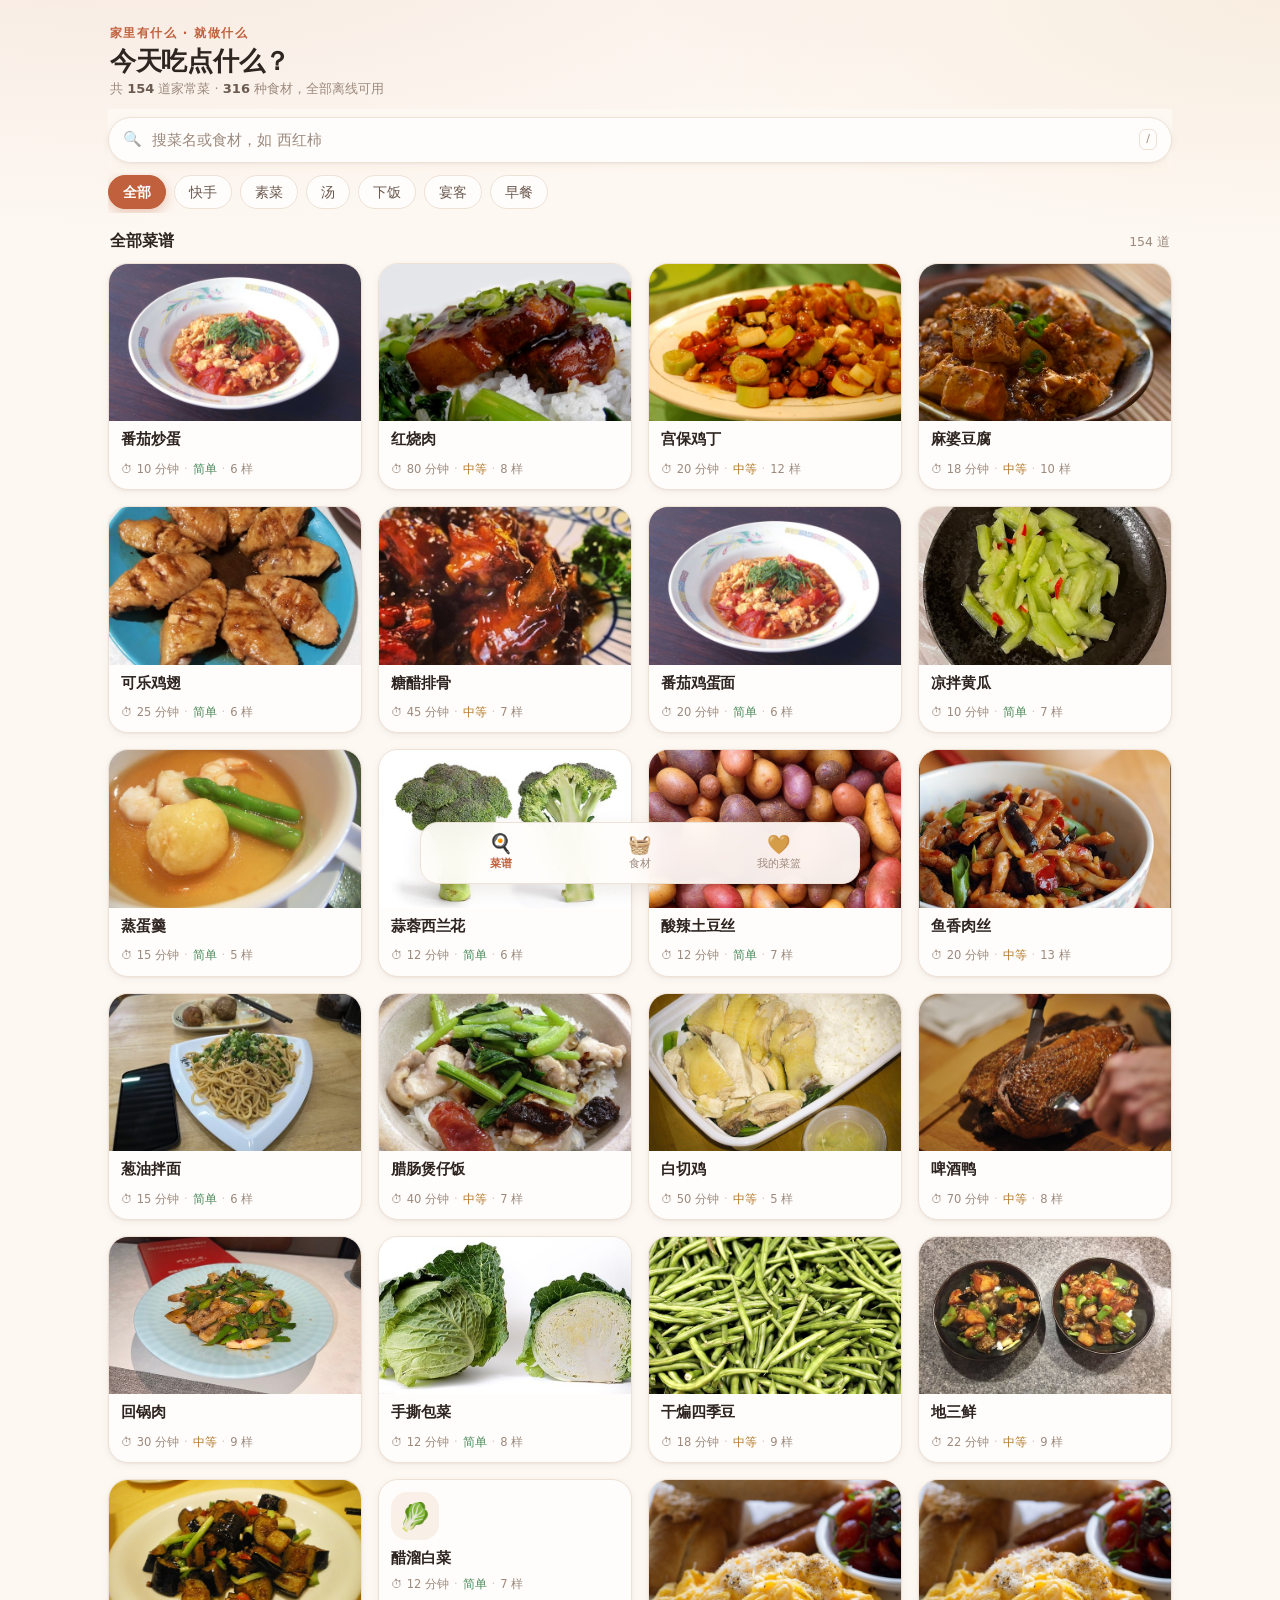
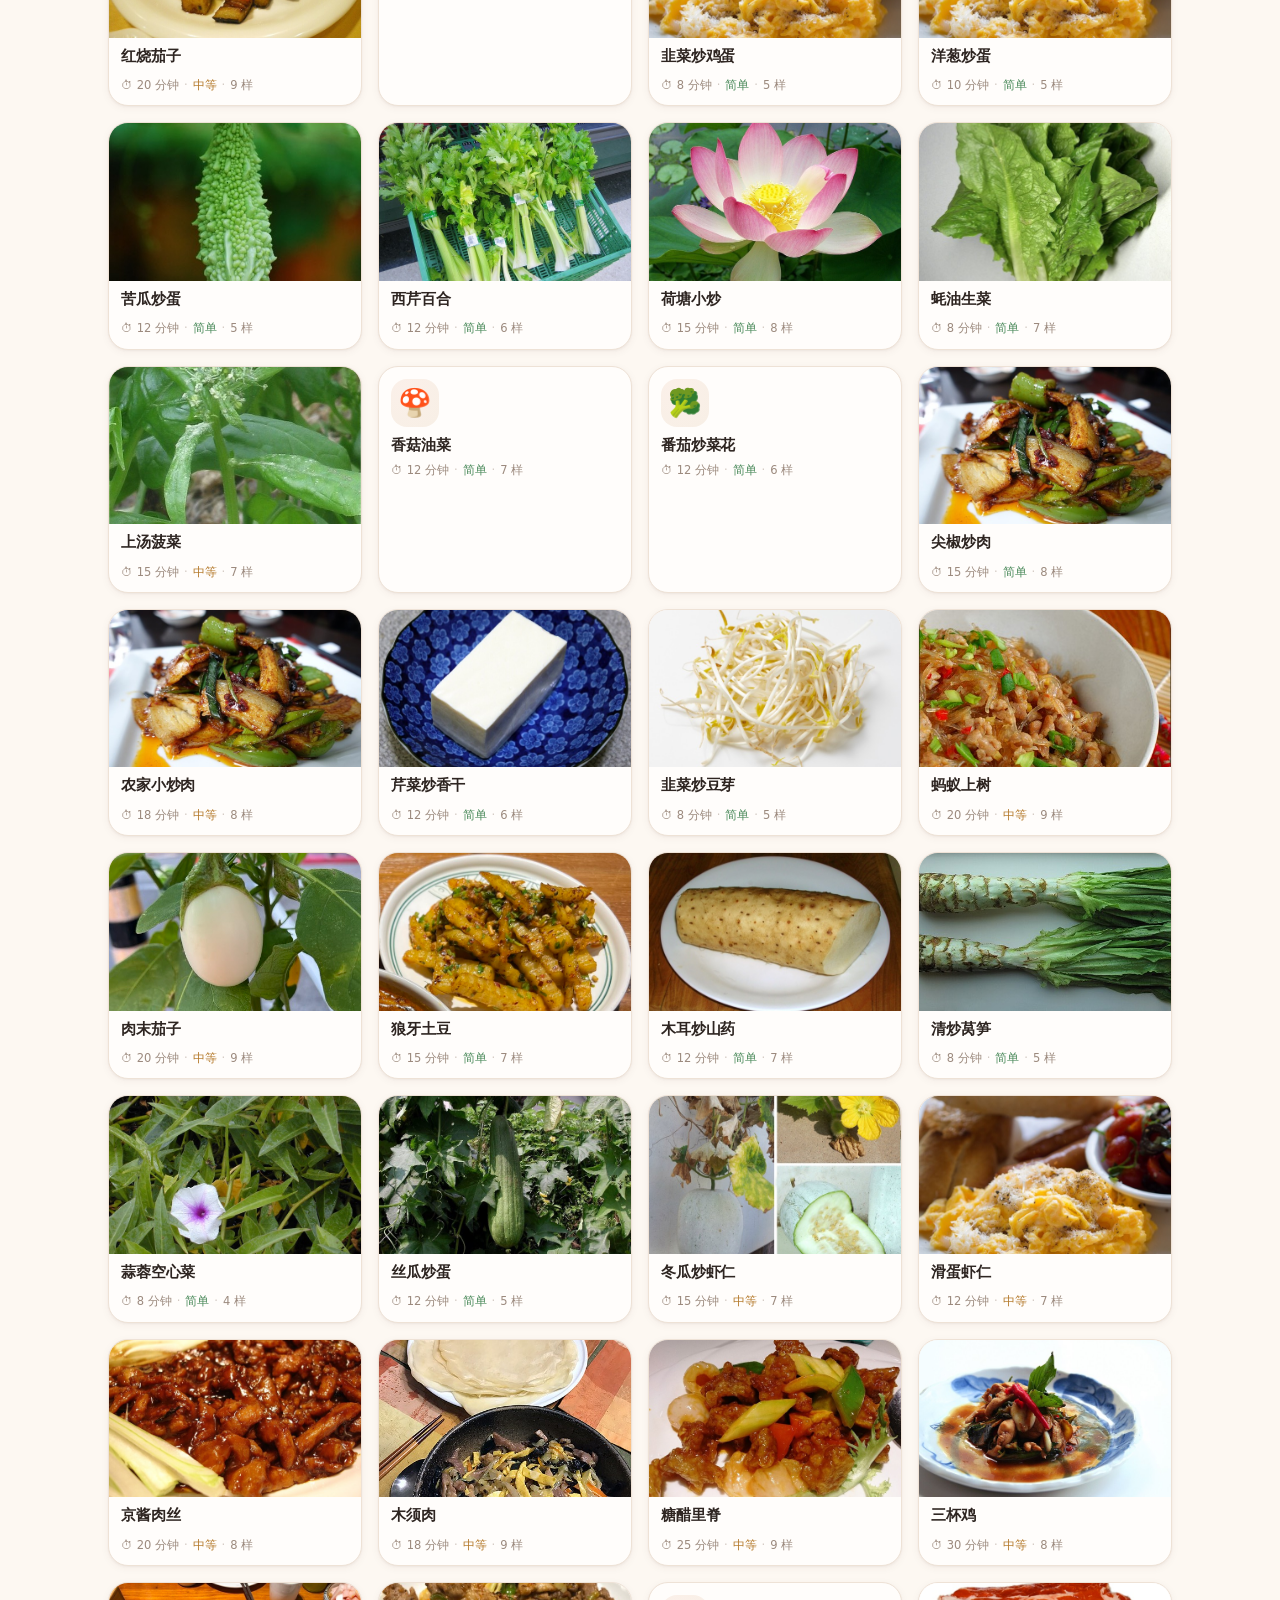
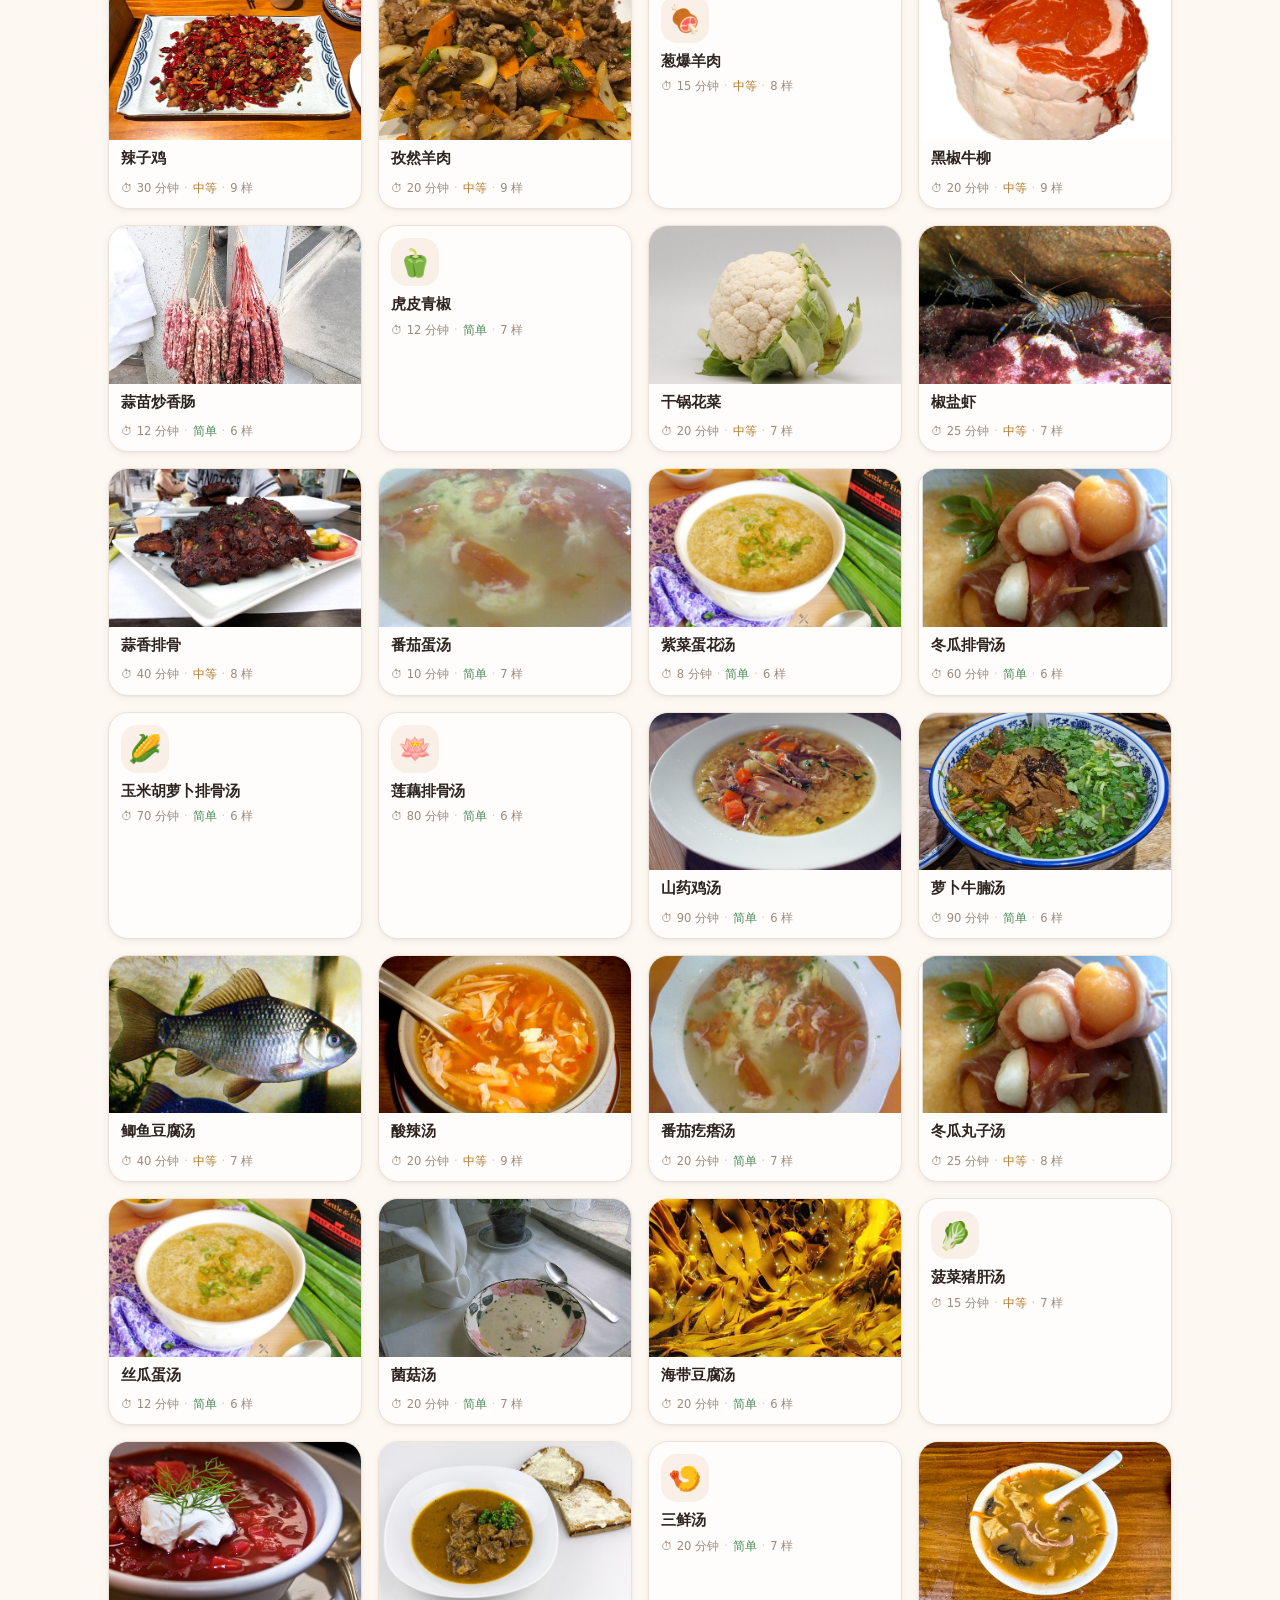
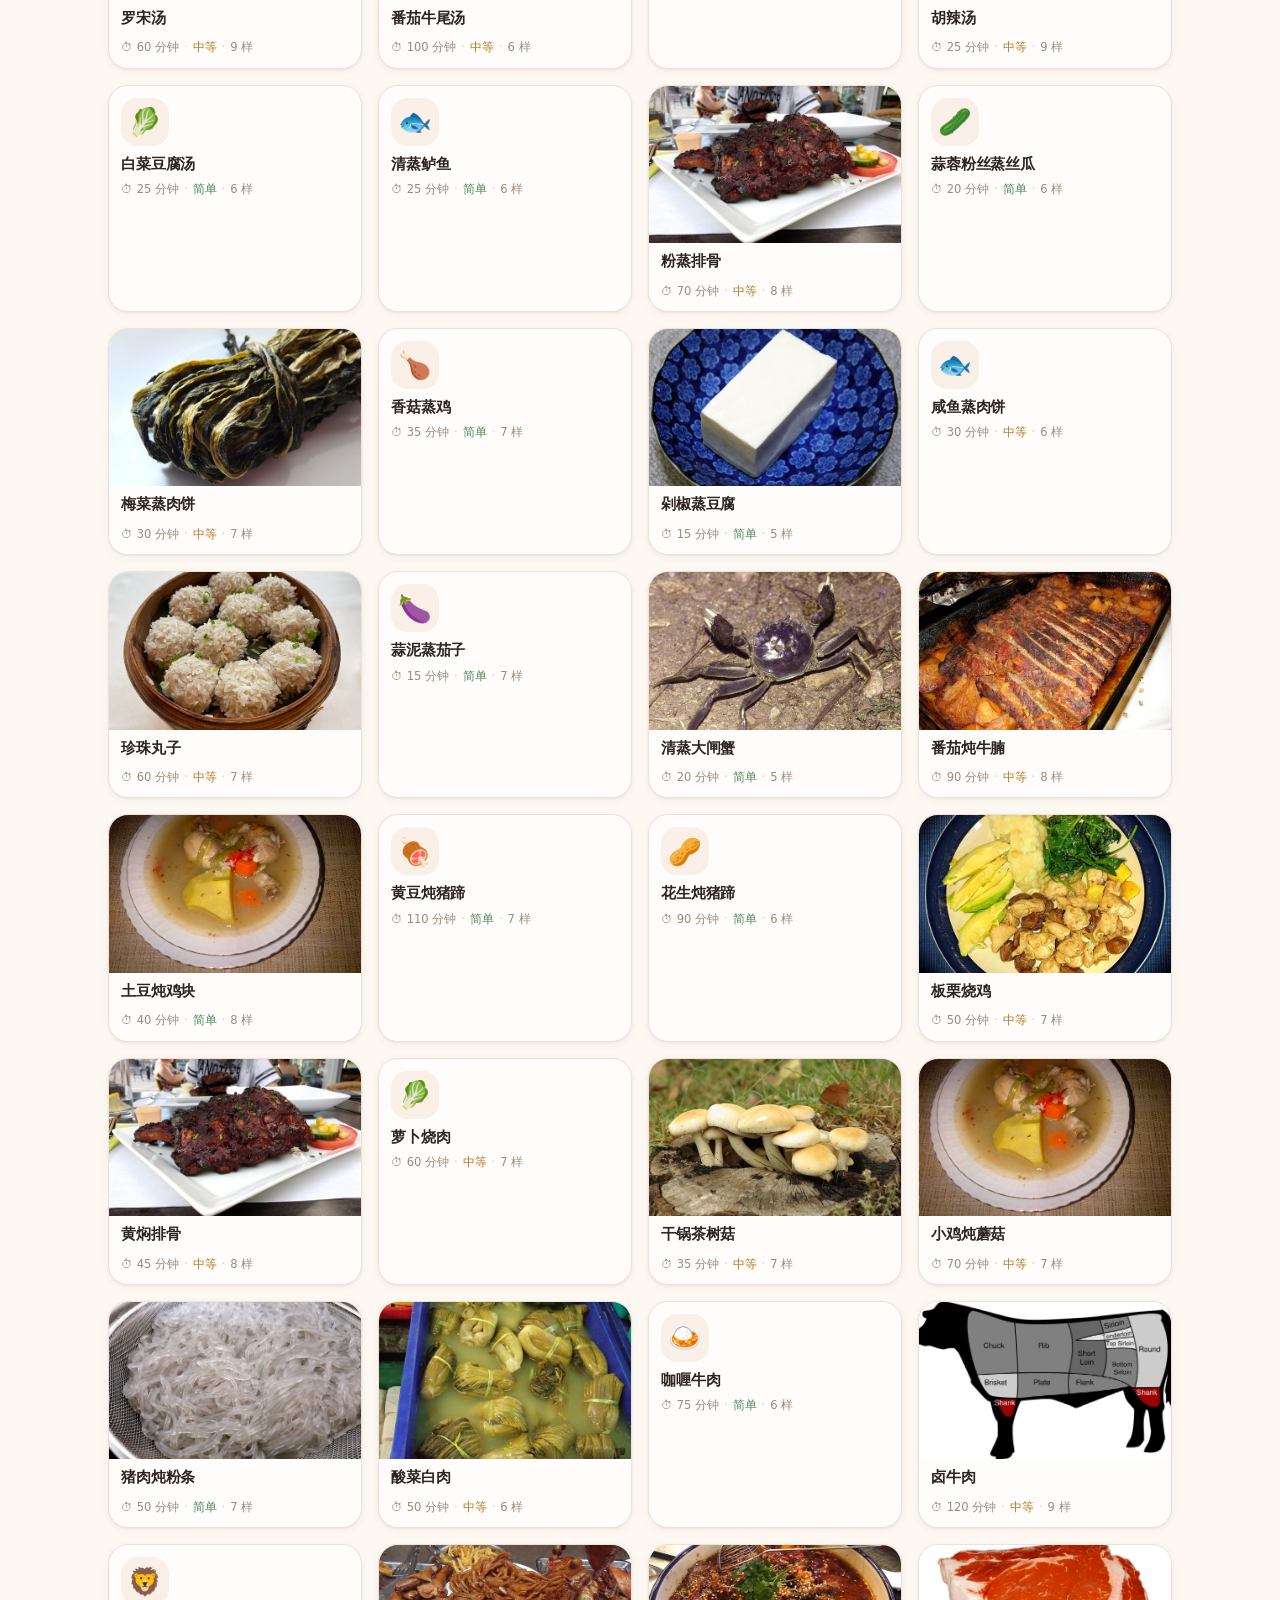
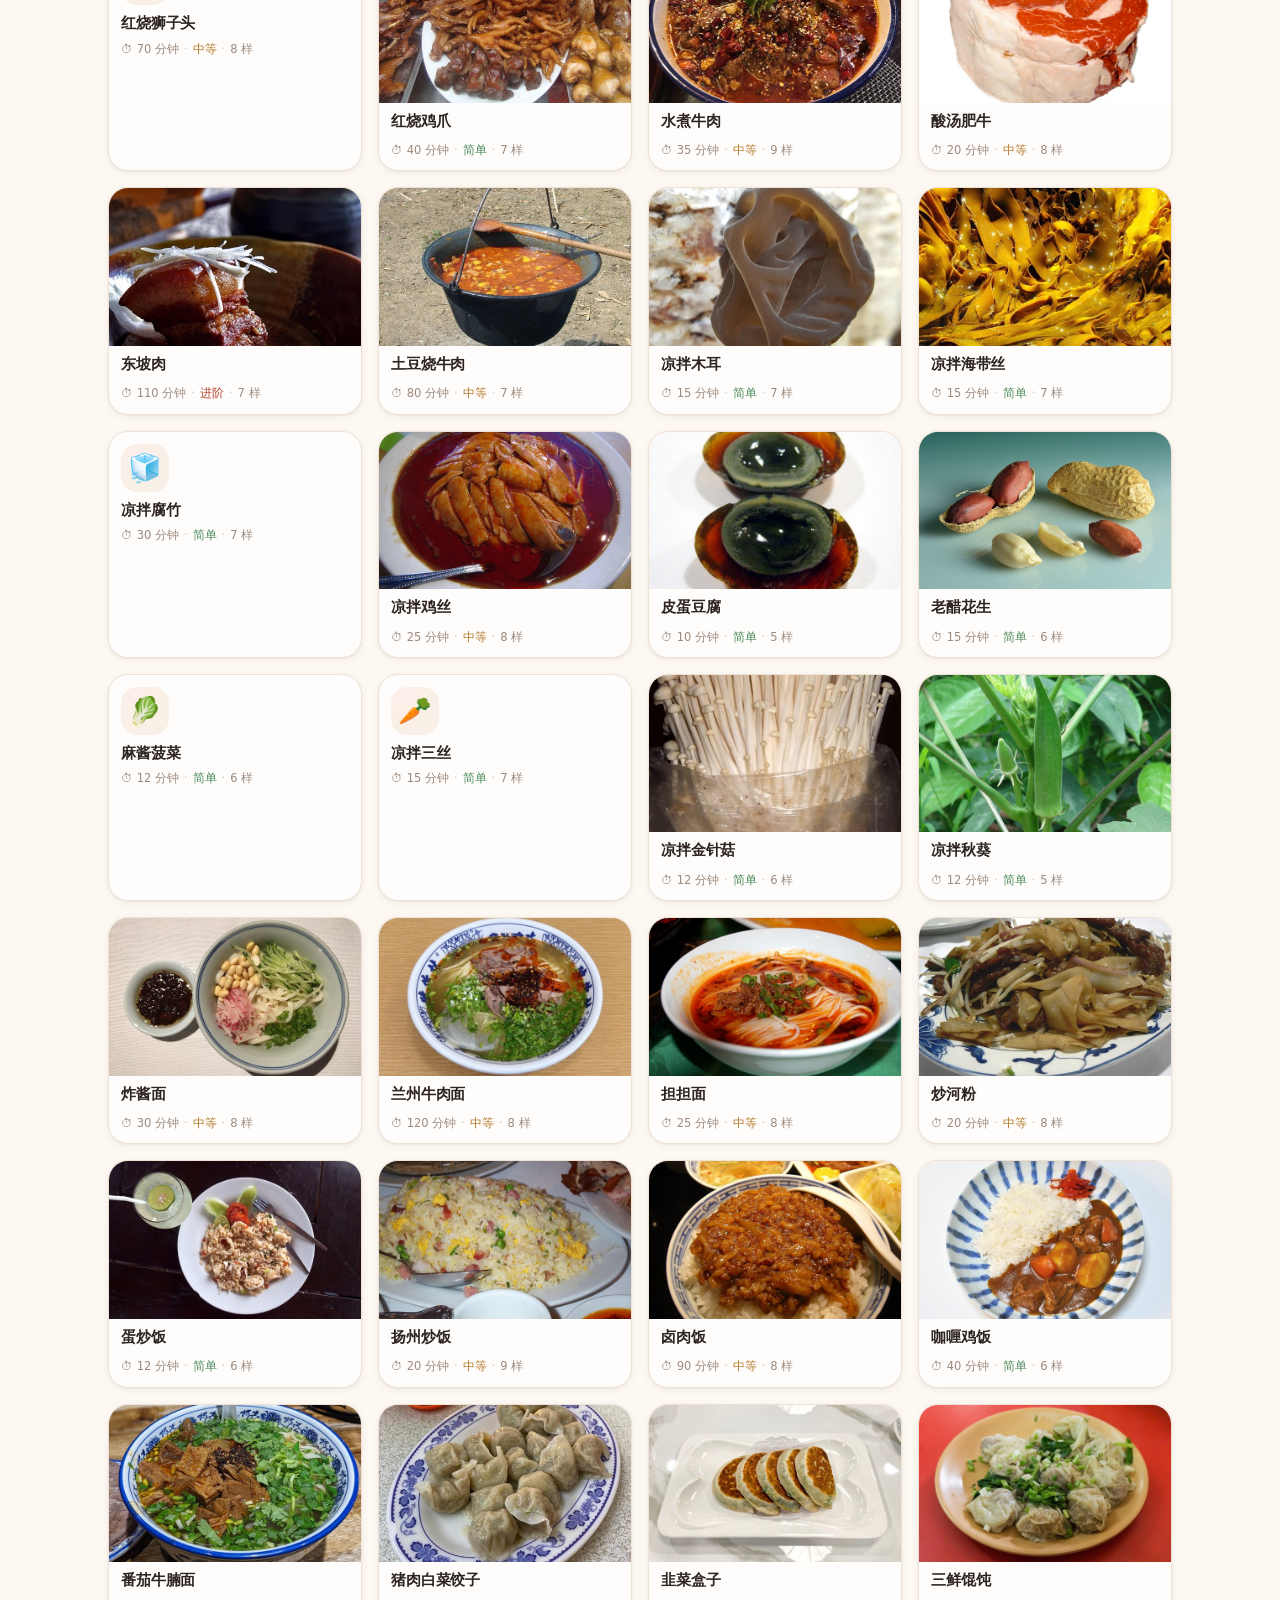
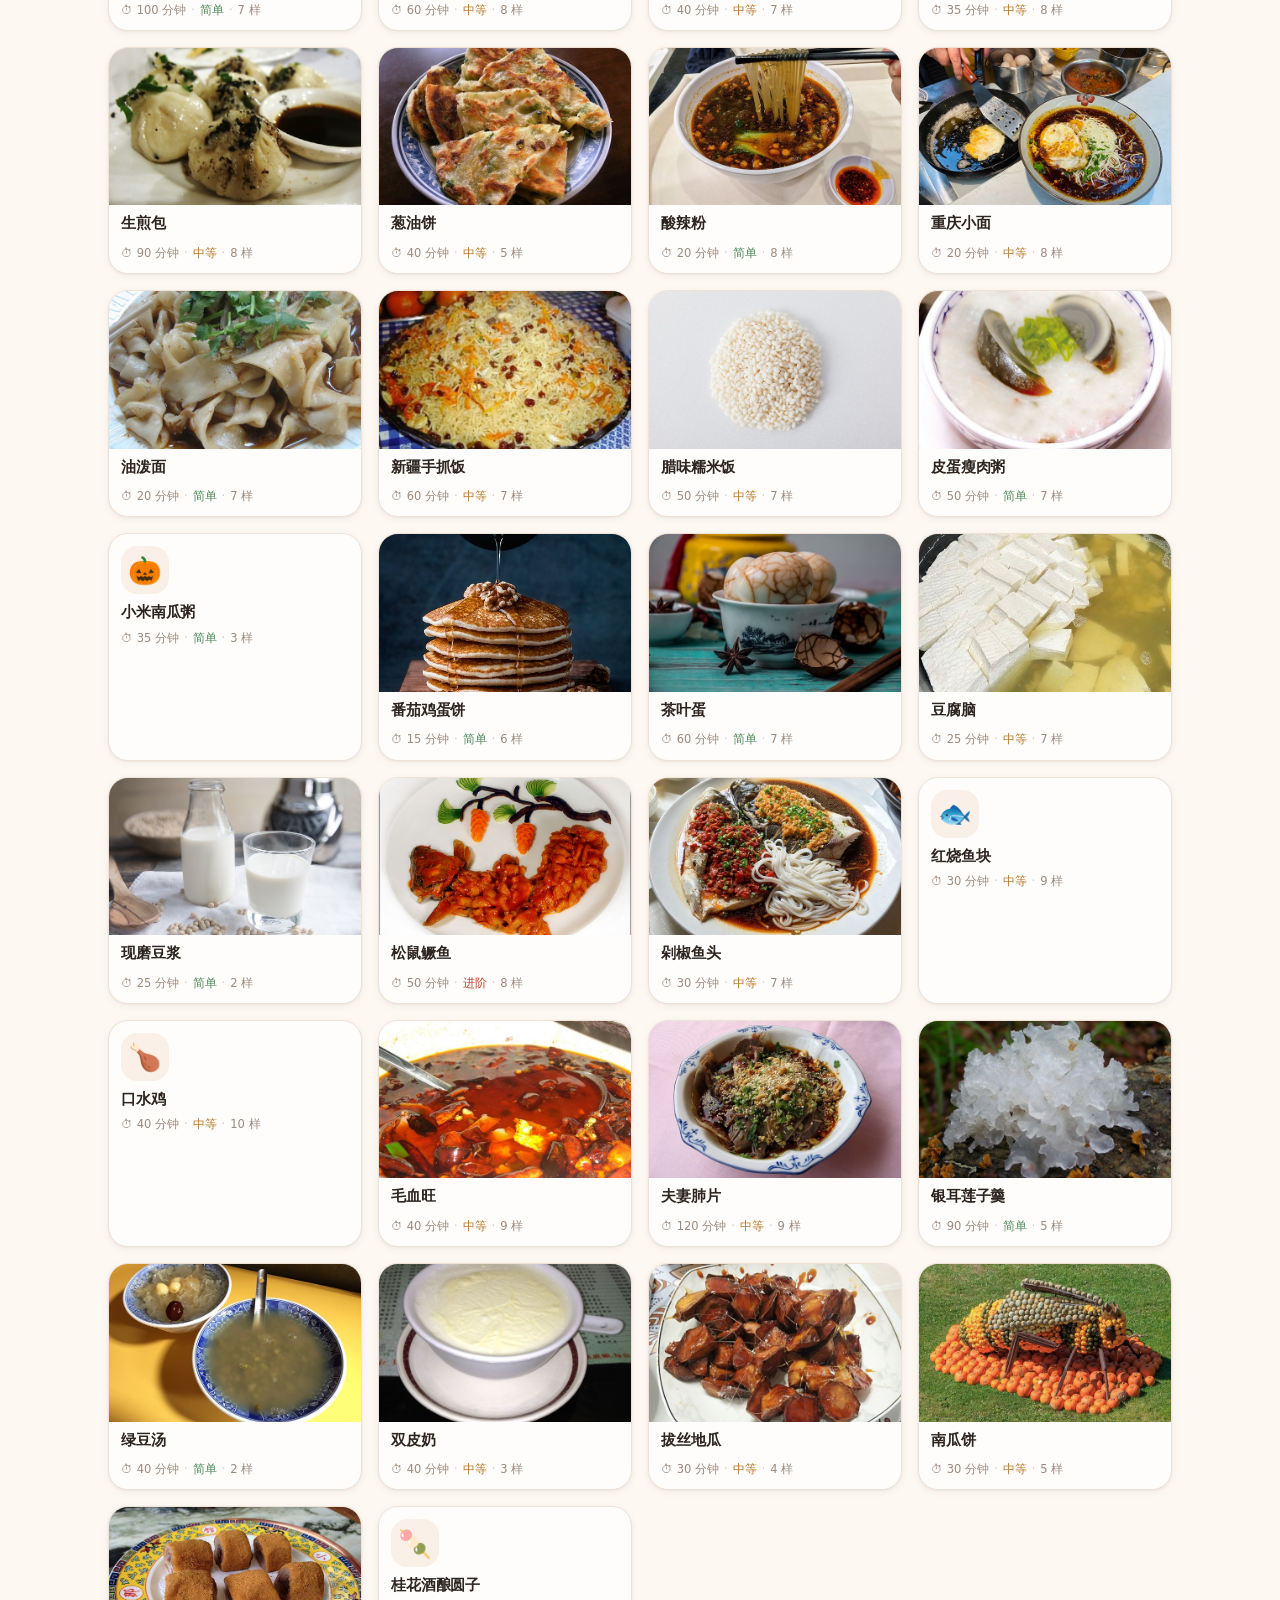
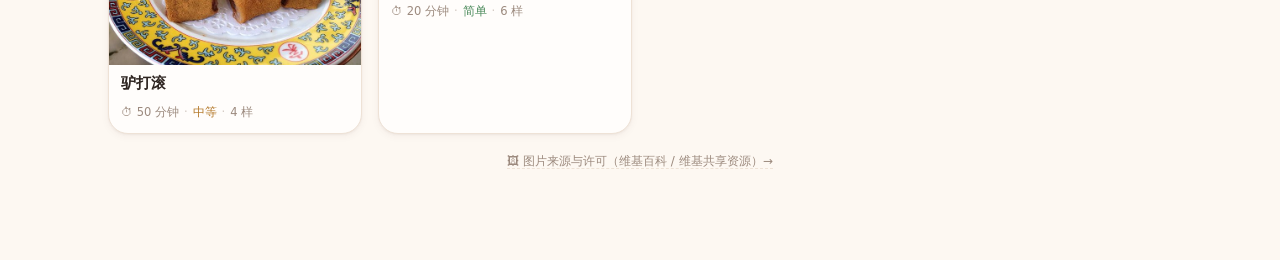
==== commit 8ea3487b: "每日一点：页面加「跳到主内容」链接 用 onclick 聚焦 #view 并 return false，避免 #view 被 hash 路由当成一个页面而跳回首页  项目：recipe-app 改动：" ====
--- a/index.html
+++ b/index.html
@@ -6,10 +6,31 @@
 <meta name="theme-color" content="#FDF8F2" media="(prefers-color-scheme: light)">
 <meta name="theme-color" content="#17120F" media="(prefers-color-scheme: dark)">
 <meta name="description" content="小锅菜谱 —— 选几样食材，看看今晚能做什么。纯离线的中国家常菜谱。">
+<meta name="mobile-web-app-capable" content="yes">
+<meta name="apple-mobile-web-app-capable" content="yes">
+<meta name="apple-mobile-web-app-status-bar-style" content="default">
+<meta name="apple-mobile-web-app-title" content="小锅菜谱">
+<meta name="format-detection" content="telephone=no">
+<meta property="og:type" content="website">
+<meta property="og:site_name" content="小锅菜谱">
+<meta property="og:title" content="小锅菜谱 · 今天吃点什么">
+<meta property="og:description" content="选几样食材，看看今晚能做什么。纯离线的中国家常菜谱，双击即用。">
+<meta property="og:url" content="https://yyds213236.github.io/recipe-app/">
+<meta property="og:image" content="https://yyds213236.github.io/recipe-app/images/recipe-braised-pork.jpg">
+<meta property="og:image:alt" content="红烧肉">
+<meta property="og:locale" content="zh_CN">
 <title>小锅菜谱 · 今天吃点什么</title>
+<link rel="manifest" href="manifest.webmanifest">
+<link rel="icon" href="icon.svg" type="image/svg+xml">
 <link rel="stylesheet" href="styles.css">
+<meta name="twitter:card" content="summary_large_image">
+<meta name="twitter:title" content="小锅菜谱 · 今天吃点什么">
+<meta name="twitter:description" content="选几样食材，看看今晚能做什么。纯离线的中国家常菜谱。">
+<meta name="twitter:image" content="https://yyds213236.github.io/recipe-app/images/recipe-braised-pork.jpg">
 </head>
 <body>
+  <a class="skip-link" href="#view"
+     onclick="var m = document.getElementById('view'); if (m) { m.setAttribute('tabindex', '-1'); m.focus(); } return false;">跳到主内容</a>
   <div class="app">
     <main id="view" class="view" role="main"></main>
     <nav class="tabbar" id="tabbar" aria-label="主导航"></nav>
--- a/styles.css
+++ b/styles.css
@@ -84,6 +84,16 @@
 button{ cursor: pointer; border: none; background: none; padding: 0; }
 input{ border: none; background: none; }
 input:focus{ outline: none; }
+
+/* 键盘焦点圈：只在键盘/读屏操作时出现，鼠标点击不闪一圈 */
+:focus-visible{
+  outline: 2px solid var(--brand);                                   /* 老浏览器兜底 */
+  outline: 2px solid color-mix(in srgb, var(--brand) 68%, transparent);
+  outline-offset: 2px;
+}
+.card:focus-visible, .res-card:focus-visible, .ing:focus-visible,
+.chip:focus-visible, .cat-tab:focus-visible, .tab:focus-visible{ outline-offset: 3px; }
+input:focus-visible{ outline: none; }
 a{ color: var(--brand); text-decoration: none; }
 
 ::selection{ background: var(--brand-soft); color: var(--brand-dark); }
@@ -1186,3 +1196,27 @@
   color: var(--ink-3);
 }
 .credits-foot a{ color: var(--brand); text-decoration: none; }
+
+/* ---------- 跳到主内容（Tab 第一下出现，键盘/读屏用） ---------- */
+.skip-link{
+  position: absolute;
+  left: 12px;
+  top: -64px;
+  z-index: 400;
+  padding: 10px 16px;
+  border-radius: 12px;
+  background: var(--card);
+  border: 1px solid var(--line);
+  box-shadow: var(--shadow-m);
+  color: var(--brand-dark);
+  font-size: 13px;
+  font-weight: 600;
+  white-space: nowrap;
+  transition: top .16s ease;
+}
+.skip-link:focus, .skip-link:focus-visible{
+  top: calc(12px + env(safe-area-inset-top, 0px));
+}
+@media (prefers-color-scheme: dark){
+  .skip-link{ color: var(--brand); }
+}
